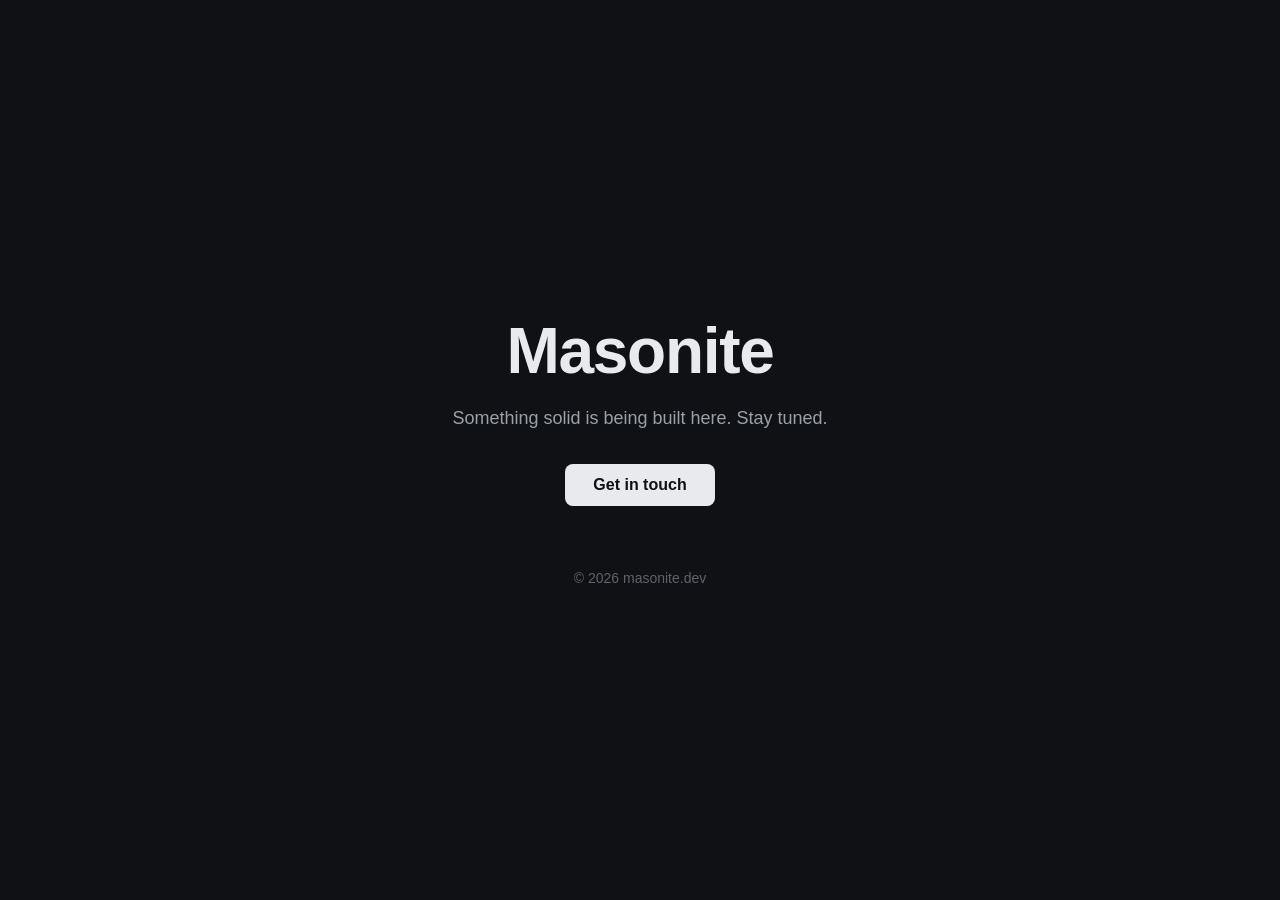
==== index.html @ 13eb07e0 "Initial scaffold: static site for masonite.dev on GitHub Pages" ====
<!DOCTYPE html>
<html lang="en">
<head>
  <meta charset="UTF-8" />
  <meta name="viewport" content="width=device-width, initial-scale=1.0" />
  <meta name="description" content="Masonite — coming soon." />
  <title>Masonite</title>
  <style>
    * {
      margin: 0;
      padding: 0;
      box-sizing: border-box;
    }

    body {
      font-family: -apple-system, BlinkMacSystemFont, "Segoe UI", Roboto, Helvetica, Arial, sans-serif;
      background: #0f1115;
      color: #e8eaed;
      min-height: 100vh;
      display: flex;
      align-items: center;
      justify-content: center;
      padding: 2rem;
    }

    main {
      text-align: center;
      max-width: 36rem;
    }

    h1 {
      font-size: clamp(2.5rem, 8vw, 4rem);
      font-weight: 700;
      letter-spacing: -0.02em;
      margin-bottom: 1rem;
    }

    p {
      font-size: 1.125rem;
      color: #9aa0a6;
      line-height: 1.6;
      margin-bottom: 2rem;
    }

    a.button {
      display: inline-block;
      padding: 0.75rem 1.75rem;
      border-radius: 0.5rem;
      background: #e8eaed;
      color: #0f1115;
      text-decoration: none;
      font-weight: 600;
      transition: opacity 0.15s ease;
    }

    a.button:hover {
      opacity: 0.85;
    }

    footer {
      margin-top: 4rem;
      font-size: 0.875rem;
      color: #5f6368;
    }
  </style>
</head>
<body>
  <main>
    <h1>Masonite</h1>
    <p>Something solid is being built here. Stay tuned.</p>
    <a class="button" href="mailto:hello@masonite.dev">Get in touch</a>
    <footer>&copy; 2026 masonite.dev</footer>
  </main>
</body>
</html>
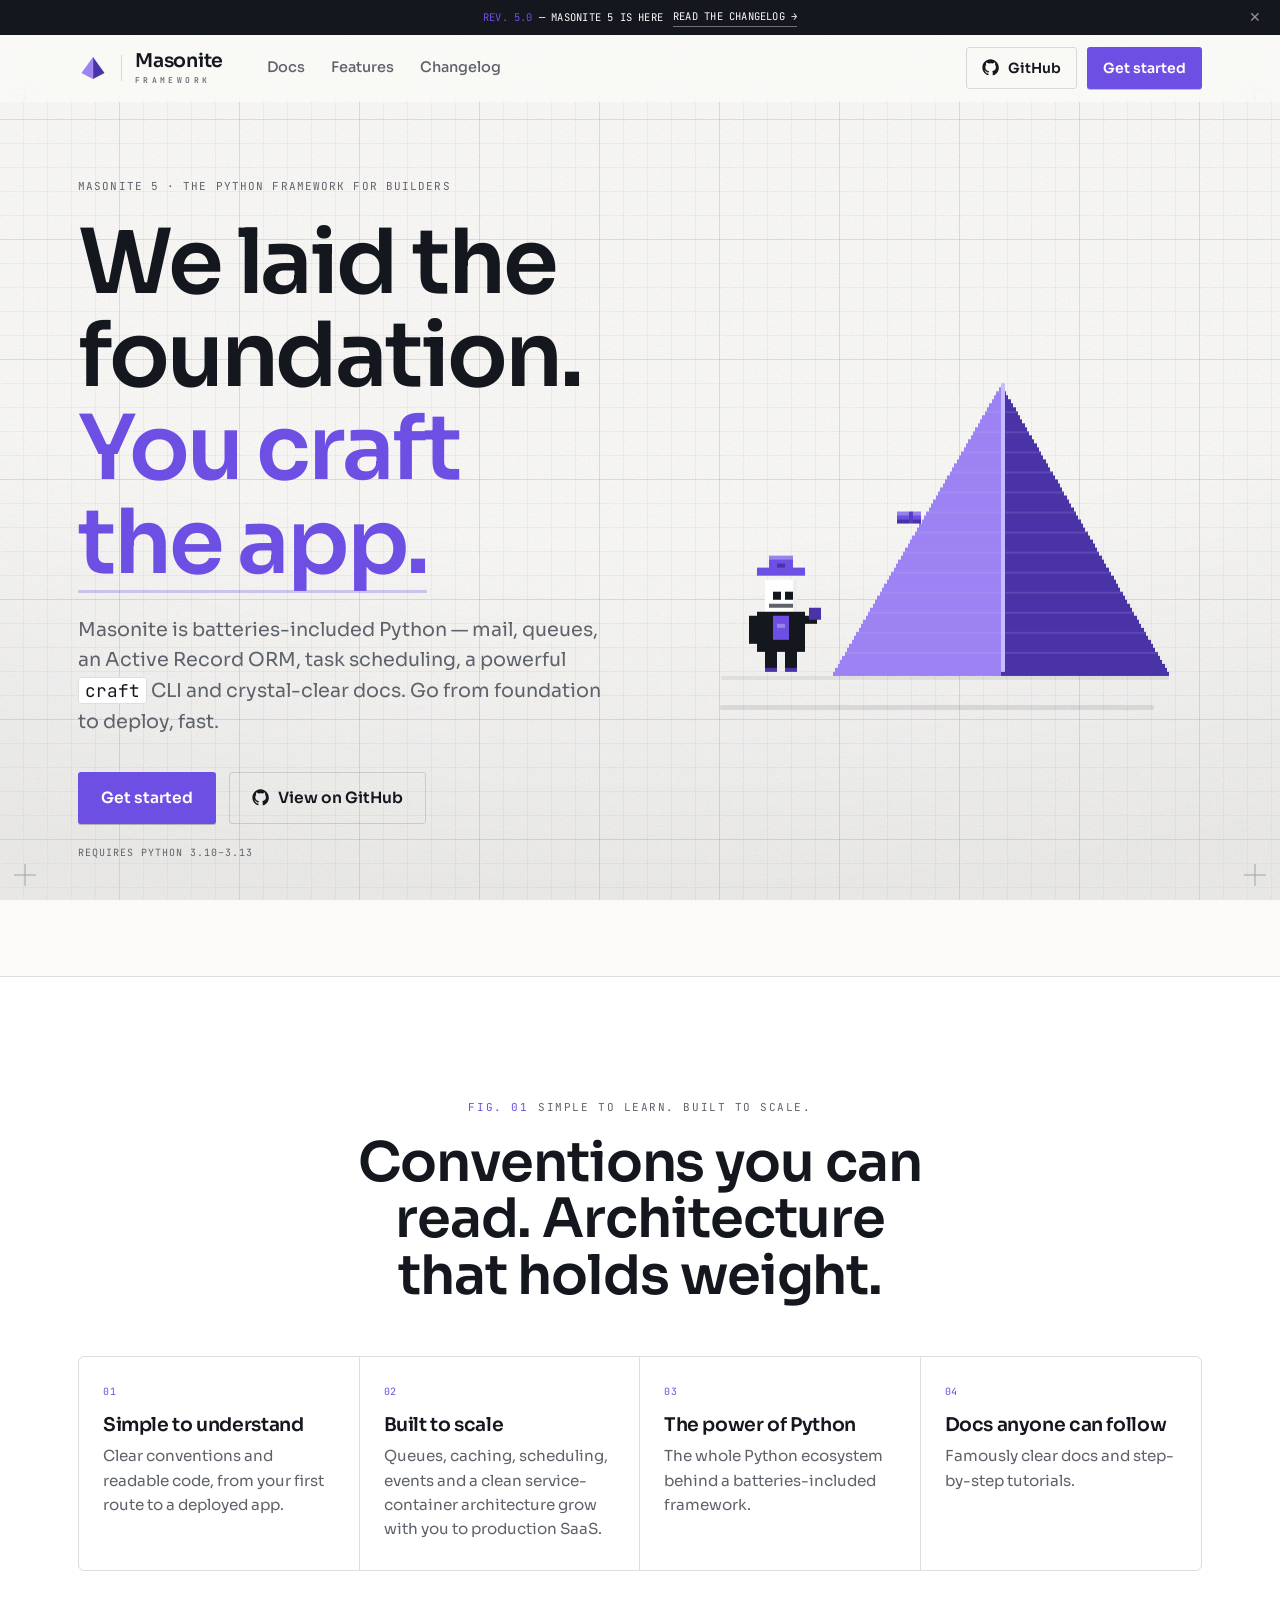
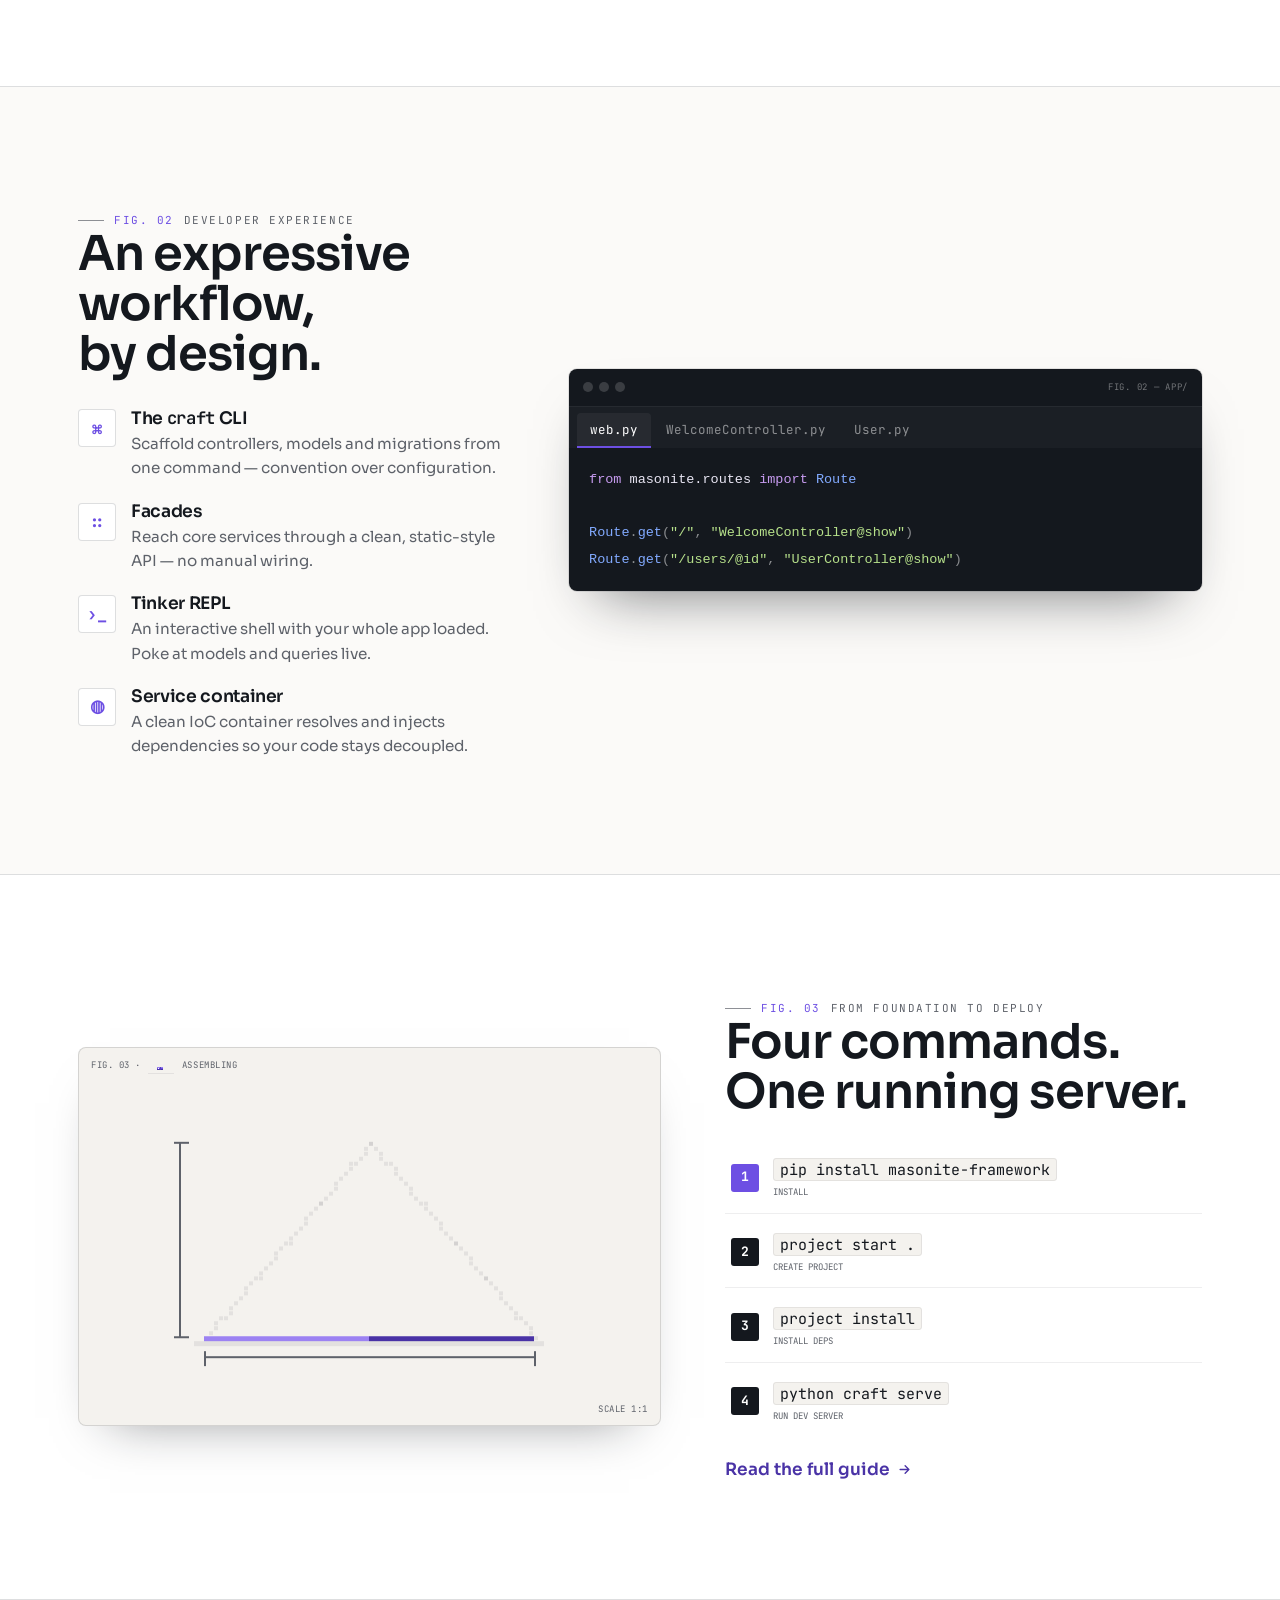
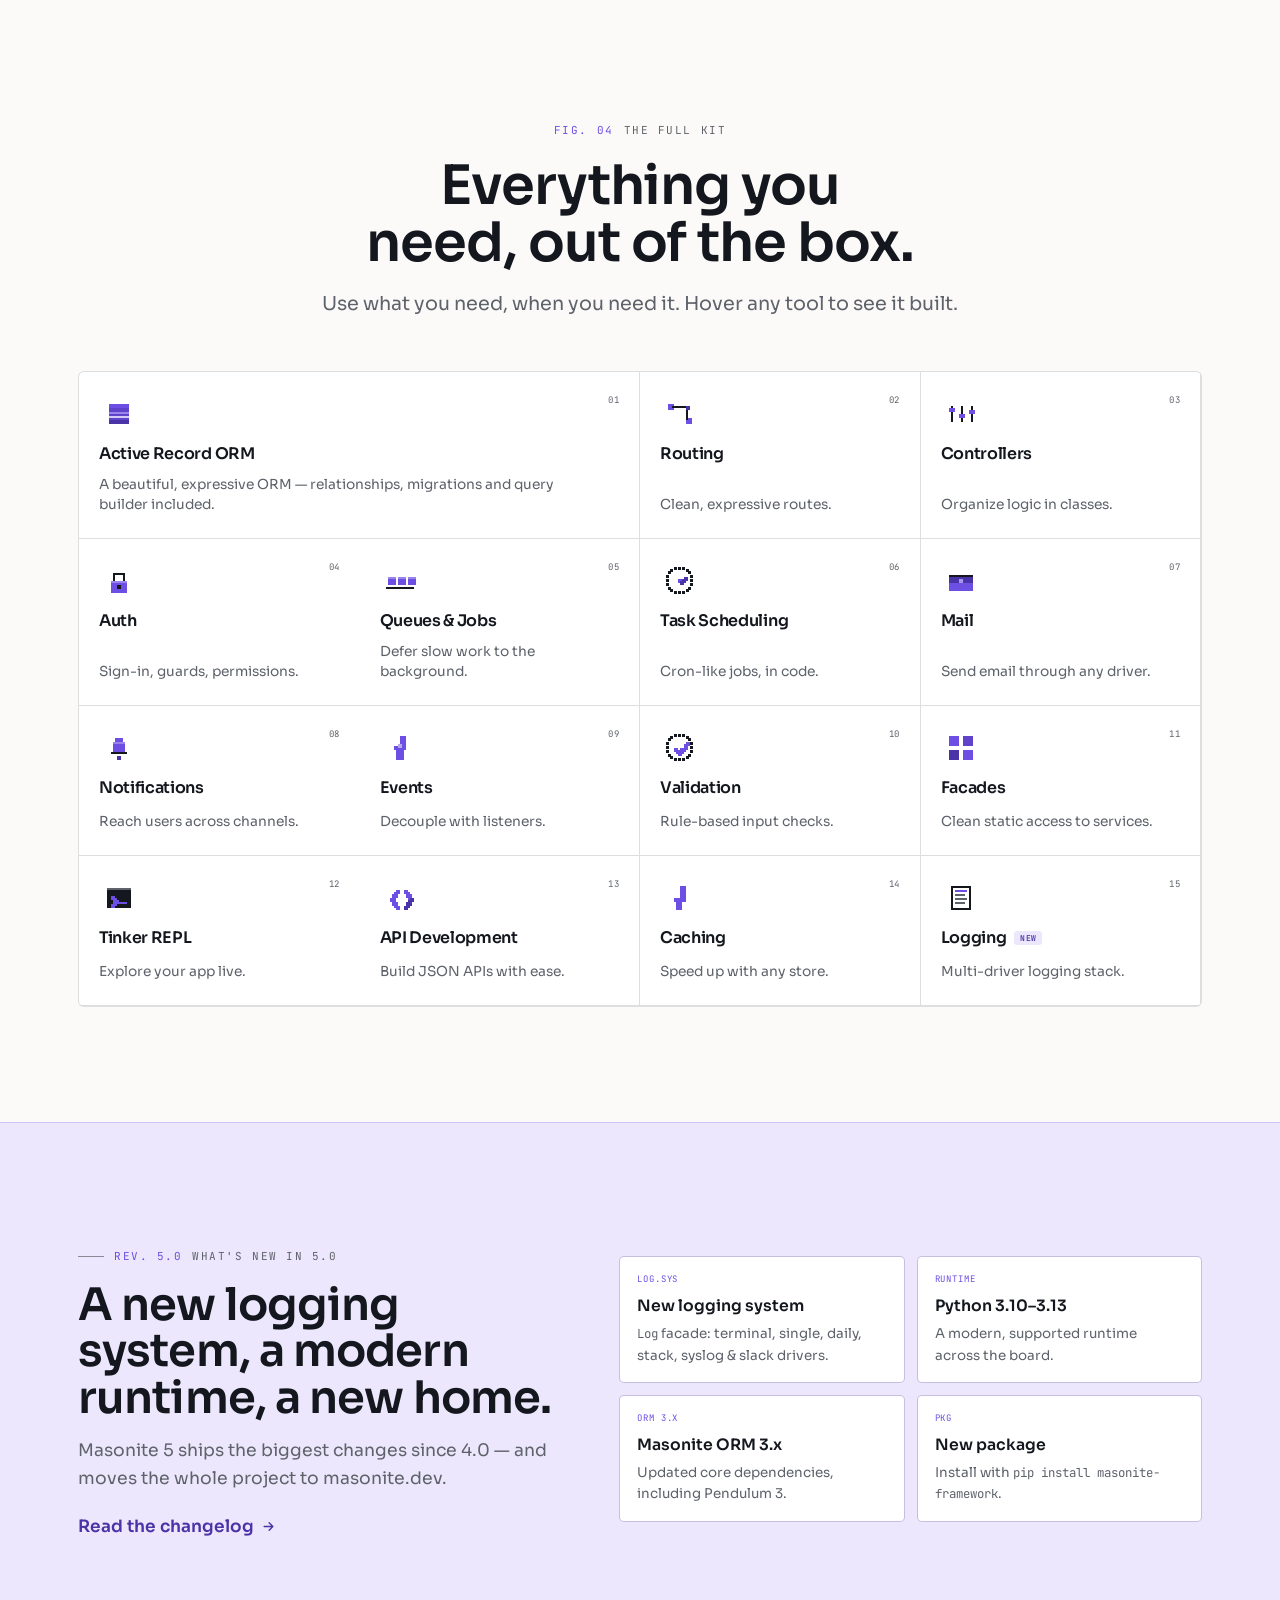
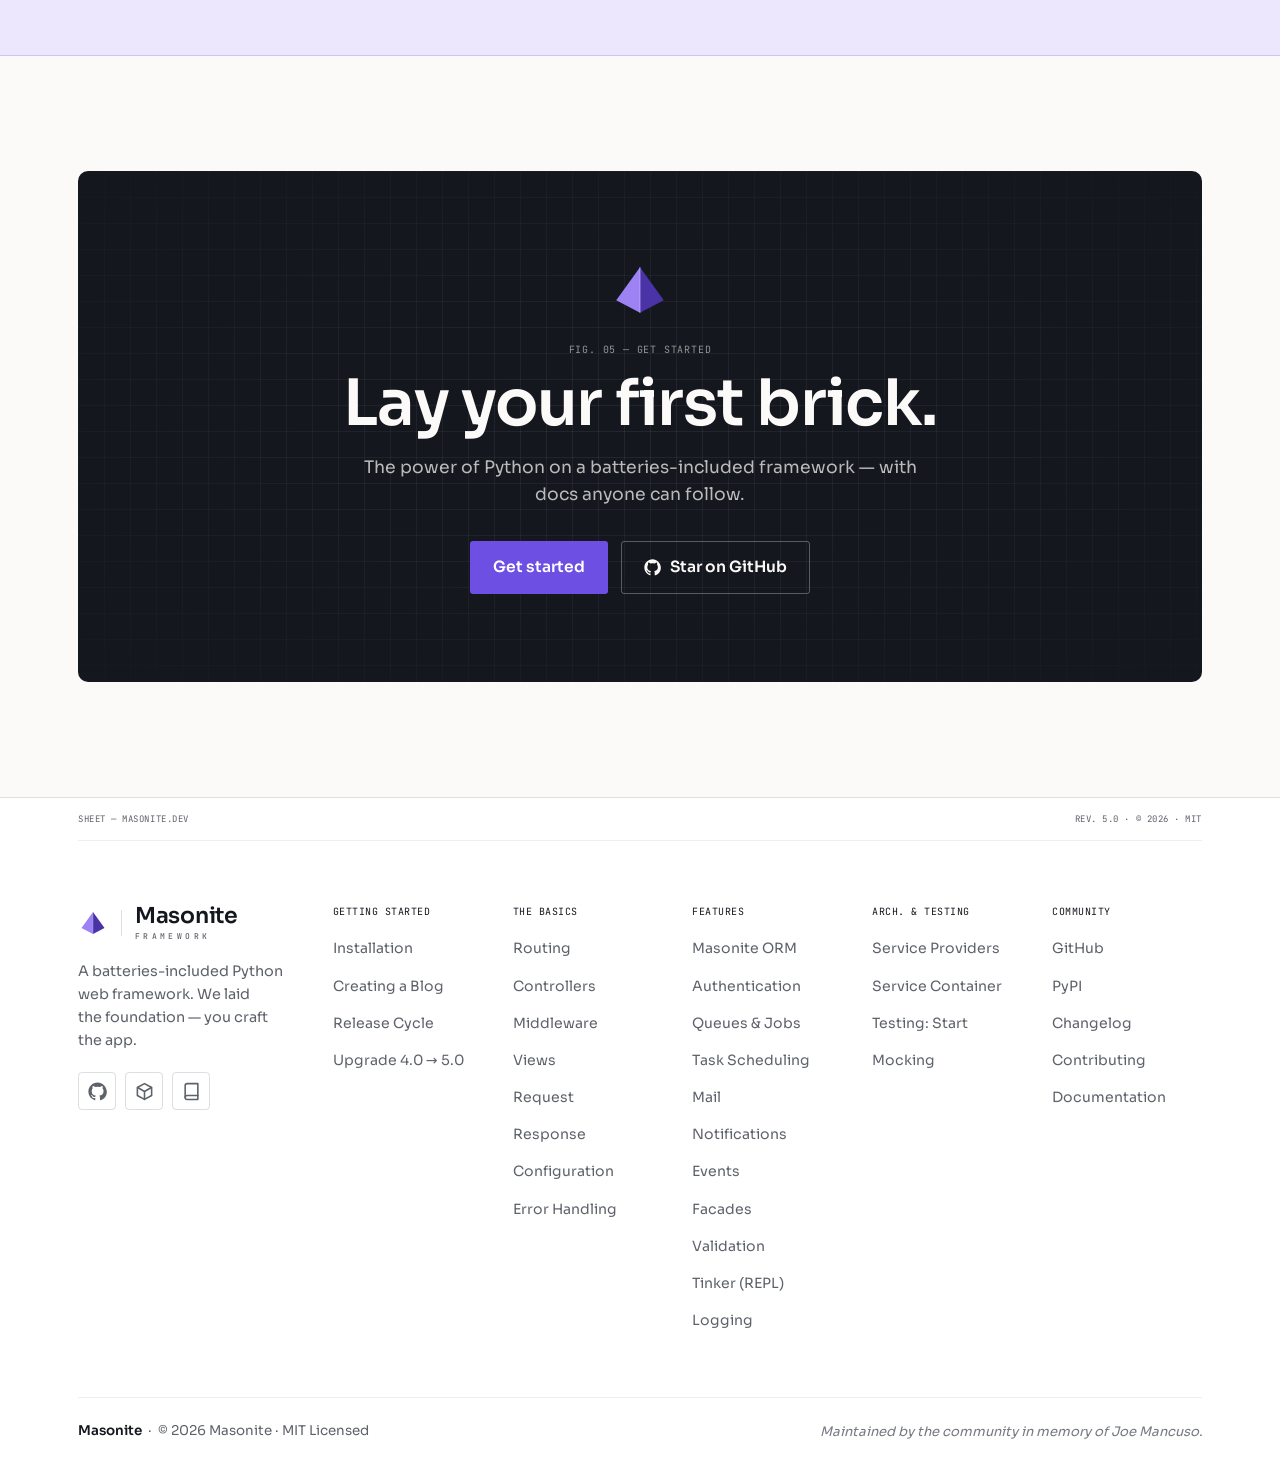
==== commit 2dbcbcc6: "Implement Blueprint Workshop design for landing and changelog - Landing: animated hero (mason buildi" ====
--- a/index.html
+++ b/index.html
@@ -1,75 +1,356 @@
 <!DOCTYPE html>
-<html lang="en">
+<html lang="en" data-palette="brand" data-font="sora">
 <head>
-  <meta charset="UTF-8" />
-  <meta name="viewport" content="width=device-width, initial-scale=1.0" />
-  <meta name="description" content="Masonite — coming soon." />
-  <title>Masonite</title>
-  <style>
-    * {
-      margin: 0;
-      padding: 0;
-      box-sizing: border-box;
-    }
-
-    body {
-      font-family: -apple-system, BlinkMacSystemFont, "Segoe UI", Roboto, Helvetica, Arial, sans-serif;
-      background: #0f1115;
-      color: #e8eaed;
-      min-height: 100vh;
-      display: flex;
-      align-items: center;
-      justify-content: center;
-      padding: 2rem;
-    }
-
-    main {
-      text-align: center;
-      max-width: 36rem;
-    }
-
-    h1 {
-      font-size: clamp(2.5rem, 8vw, 4rem);
-      font-weight: 700;
-      letter-spacing: -0.02em;
-      margin-bottom: 1rem;
-    }
-
-    p {
-      font-size: 1.125rem;
-      color: #9aa0a6;
-      line-height: 1.6;
-      margin-bottom: 2rem;
-    }
-
-    a.button {
-      display: inline-block;
-      padding: 0.75rem 1.75rem;
-      border-radius: 0.5rem;
-      background: #e8eaed;
-      color: #0f1115;
-      text-decoration: none;
-      font-weight: 600;
-      transition: opacity 0.15s ease;
-    }
-
-    a.button:hover {
-      opacity: 0.85;
-    }
-
-    footer {
-      margin-top: 4rem;
-      font-size: 0.875rem;
-      color: #5f6368;
-    }
-  </style>
+<meta charset="UTF-8" />
+<meta name="viewport" content="width=device-width, initial-scale=1.0" />
+<title>Masonite — We laid the foundation. You craft the app.</title>
+<link rel="icon" type="image/svg+xml" href="data:image/svg+xml,%3Csvg xmlns='http://www.w3.org/2000/svg' viewBox='0 0 120 120'%3E%3Cpolygon points='60,16 14,80 60,104' fill='%239C82F2'/%3E%3Cpolygon points='60,16 106,80 60,104' fill='%234A33A6'/%3E%3C/svg%3E" />
+<meta name="description" content="Masonite is batteries-included Python — mail, queues, an Active Record ORM, task scheduling, a powerful craft CLI and crystal-clear docs. From foundation to deploy, fast." />
+<link rel="stylesheet" href="styles.css" />
 </head>
 <body>
-  <main>
-    <h1>Masonite</h1>
-    <p>Something solid is being built here. Stay tuned.</p>
-    <a class="button" href="mailto:hello@masonite.dev">Get in touch</a>
-    <footer>&copy; 2026 masonite.dev</footer>
-  </main>
+<div class="paper-bg" aria-hidden="true"></div>
+<div class="vignette" aria-hidden="true"></div>
+<span class="reg tl" aria-hidden="true"></span><span class="reg tr" aria-hidden="true"></span>
+<span class="reg bl" aria-hidden="true"></span><span class="reg br" aria-hidden="true"></span>
+
+<!-- ANNOUNCEMENT -->
+<div class="announce" role="region" aria-label="Announcement">
+  <div class="announce__inner">
+    <span><span class="rev">REV. 5.0</span> — Masonite 5 is here</span>
+    <a href="changelog.html">Read the changelog <span class="announce__arrow" aria-hidden="true">→</span></a>
+  </div>
+  <button class="announce__close" aria-label="Dismiss">✕</button>
+</div>
+
+<!-- NAV -->
+<header class="nav">
+  <div class="wrap nav__inner">
+    <a class="brand" href="index.html" aria-label="Masonite Framework home">
+      <svg class="brand__pyr" viewBox="0 0 120 120" aria-hidden="true"><polygon points="60,16 14,80 60,104" fill="var(--brand-vl)"/><polygon points="60,16 106,80 60,104" fill="var(--brand-vd)"/><line x1="60" y1="16" x2="60" y2="104" stroke="var(--brand-ridge)" stroke-width="2.5" opacity=".5"/></svg>
+      <span class="brand__vr"></span>
+      <span class="brand__wm"><span class="brand__name">Masonite</span><span class="brand__tag">FRAMEWORK</span></span>
+    </a>
+    <nav class="nav__links" aria-label="Primary">
+      <a href="https://docs.masonite.dev">Docs</a>
+      <a href="#features">Features</a>
+      <a href="changelog.html">Changelog</a>
+    </nav>
+    <div class="nav__spacer"></div>
+    <div class="nav__actions">
+      <a class="btn btn--ghost btn--sm" href="https://github.com/masonitedev/masonite">
+        <svg class="ico" viewBox="0 0 24 24" fill="currentColor" aria-hidden="true"><path d="M12 .5C5.7.5.5 5.7.5 12c0 5.1 3.3 9.4 7.9 10.9.6.1.8-.3.8-.6v-2c-3.2.7-3.9-1.5-3.9-1.5-.5-1.3-1.3-1.7-1.3-1.7-1.1-.7.1-.7.1-.7 1.2.1 1.8 1.2 1.8 1.2 1 1.8 2.7 1.3 3.4 1 .1-.8.4-1.3.7-1.6-2.6-.3-5.3-1.3-5.3-5.7 0-1.3.5-2.3 1.2-3.1-.1-.3-.5-1.5.1-3.1 0 0 1-.3 3.3 1.2a11.4 11.4 0 0 1 6 0C17.3 4.8 18.3 5.1 18.3 5.1c.6 1.6.2 2.8.1 3.1.8.8 1.2 1.8 1.2 3.1 0 4.4-2.7 5.4-5.3 5.7.4.4.8 1.1.8 2.2v3.3c0 .3.2.7.8.6 4.6-1.5 7.9-5.8 7.9-10.9C23.5 5.7 18.3.5 12 .5Z"/></svg>
+        <span class="nav__gh-text">GitHub</span>
+      </a>
+      <a class="btn btn--primary btn--sm" href="https://docs.masonite.dev/">Get started</a>
+    </div>
+    <button class="nav__toggle" aria-label="Open menu" aria-expanded="false">
+      <svg width="20" height="20" viewBox="0 0 24 24" fill="none" stroke="currentColor" stroke-width="2" stroke-linecap="round"><path d="M3 6h18M3 12h18M3 18h18"/></svg>
+    </button>
+  </div>
+  <div class="nav__mobile"><div class="nav__mobile-inner">
+    <a href="https://docs.masonite.dev">Docs</a>
+    <a href="#features">Features</a>
+    <a href="changelog.html">Changelog</a>
+    <a href="https://github.com/masonitedev/masonite">GitHub</a>
+    <a class="btn btn--primary" href="https://docs.masonite.dev/">Get started</a>
+  </div></div>
+</header>
+
+<main>
+<!-- HERO -->
+<section class="hero">
+  <div class="wrap">
+    <div class="hero__grid">
+      <div class="hero__copy">
+        <div class="pixel hero__eyebrow" data-rise>MASONITE 5 · THE PYTHON FRAMEWORK FOR BUILDERS</div>
+        <h1 data-rise>We laid the foundation. <span class="ac">You craft the app.</span></h1>
+        <p class="hero__sub" data-rise>Masonite is batteries-included Python — mail, queues, an Active Record ORM, task scheduling, a powerful <code>craft</code> CLI and crystal-clear docs. Go from foundation to deploy, fast.</p>
+        <div class="hero__cta" data-rise>
+          <a class="btn btn--primary" href="https://docs.masonite.dev/">Get started</a>
+          <a class="btn btn--ghost" href="https://github.com/masonitedev/masonite">
+            <svg class="ico" viewBox="0 0 24 24" fill="currentColor" aria-hidden="true"><path d="M12 .5C5.7.5.5 5.7.5 12c0 5.1 3.3 9.4 7.9 10.9.6.1.8-.3.8-.6v-2c-3.2.7-3.9-1.5-3.9-1.5-.5-1.3-1.3-1.7-1.3-1.7-1.1-.7.1-.7.1-.7 1.2.1 1.8 1.2 1.8 1.2 1 1.8 2.7 1.3 3.4 1 .1-.8.4-1.3.7-1.6-2.6-.3-5.3-1.3-5.3-5.7 0-1.3.5-2.3 1.2-3.1-.1-.3-.5-1.5.1-3.1 0 0 1-.3 3.3 1.2a11.4 11.4 0 0 1 6 0C17.3 4.8 18.3 5.1 18.3 5.1c.6 1.6.2 2.8.1 3.1.8.8 1.2 1.8 1.2 3.1 0 4.4-2.7 5.4-5.3 5.7.4.4.8 1.1.8 2.2v3.3c0 .3.2.7.8.6 4.6-1.5 7.9-5.8 7.9-10.9C23.5 5.7 18.3.5 12 .5Z"/></svg>
+            View on GitHub
+          </a>
+        </div>
+        <div class="pixel hero__caption" data-rise>REQUIRES PYTHON 3.10–3.13</div>
+      </div>
+
+      <div class="hero__art" data-rise>
+        <canvas data-sprite="heroscene" aria-label="A mason building the Great Pyramid — the Masonite mark"></canvas>
+      </div>
+    </div>
+  </div>
+</section>
+
+<!-- PILLARS -->
+<section class="section section--surface">
+  <div class="wrap">
+    <div class="section-head center" data-rise>
+      <span class="fig"><b>FIG. 01</b> Simple to learn. Built to scale.</span>
+      <h2>Conventions you can read. Architecture that holds weight.</h2>
+    </div>
+    <div class="pillars">
+      <div class="pillar" data-rise><div class="pixel pillar__n">01</div><h3>Simple to understand</h3><p>Clear conventions and readable code, from your first route to a deployed app.</p></div>
+      <div class="pillar" data-rise><div class="pixel pillar__n">02</div><h3>Built to scale</h3><p>Queues, caching, scheduling, events and a clean service-container architecture grow with you to production SaaS.</p></div>
+      <div class="pillar" data-rise><div class="pixel pillar__n">03</div><h3>The power of Python</h3><p>The whole Python ecosystem behind a batteries-included framework.</p></div>
+      <div class="pillar" data-rise><div class="pixel pillar__n">04</div><h3>Docs anyone can follow</h3><p>Famously clear docs and step-by-step tutorials.</p></div>
+    </div>
+  </div>
+</section>
+
+<!-- DX SHOWCASE -->
+<section class="section">
+  <div class="wrap">
+    <div class="dx">
+      <div data-rise>
+        <span class="fig"><b>FIG. 02</b> Developer experience</span>
+        <h2 class="section-head" style="margin-bottom:0; font-size: clamp(2rem,4vw,3rem);">An expressive workflow, by design.</h2>
+        <div class="dx__points">
+          <div class="dx__point"><span class="dx__k">⌘</span><div><h4>The <code style="font-family:var(--font-mono)">craft</code> CLI</h4><p>Scaffold controllers, models and migrations from one command — convention over configuration.</p></div></div>
+          <div class="dx__point"><span class="dx__k">∷</span><div><h4>Facades</h4><p>Reach core services through a clean, static-style API — no manual wiring.</p></div></div>
+          <div class="dx__point"><span class="dx__k">›_</span><div><h4>Tinker REPL</h4><p>An interactive shell with your whole app loaded. Poke at models and queries live.</p></div></div>
+          <div class="dx__point"><span class="dx__k">◍</span><div><h4>Service container</h4><p>A clean IoC container resolves and injects dependencies so your code stays decoupled.</p></div></div>
+        </div>
+      </div>
+      <div class="codepanel" data-rise>
+        <div class="codepanel__chrome">
+          <div class="codepanel__dots"><i></i><i></i><i></i></div>
+          <span class="codepanel__fig">FIG. 02 — app/</span>
+        </div>
+        <div class="codetabs" role="tablist">
+          <button class="codetab active" role="tab" aria-selected="true">web.py</button>
+          <button class="codetab" role="tab" aria-selected="false">WelcomeController.py</button>
+          <button class="codetab" role="tab" aria-selected="false">User.py</button>
+        </div>
+        <div class="codebody">
+          <div class="codepane active" role="tabpanel">
+<pre data-copy='from masonite.routes import Route
+
+Route.get("/", "WelcomeController@show")
+Route.get("/users/@id", "UserController@show")'><code><span class="tok-kw">from</span> masonite.routes <span class="tok-kw">import</span> <span class="tok-fn">Route</span>
+
+<span class="tok-fn">Route</span><span class="tok-punc">.</span><span class="tok-fn">get</span><span class="tok-punc">(</span><span class="tok-str">"/"</span><span class="tok-punc">,</span> <span class="tok-str">"WelcomeController@show"</span><span class="tok-punc">)</span>
+<span class="tok-fn">Route</span><span class="tok-punc">.</span><span class="tok-fn">get</span><span class="tok-punc">(</span><span class="tok-str">"/users/@id"</span><span class="tok-punc">,</span> <span class="tok-str">"UserController@show"</span><span class="tok-punc">)</span></code></pre>
+          </div>
+          <div class="codepane" role="tabpanel">
+<pre data-copy='from masonite.views import View
+from masonite.controllers import Controller
+
+class WelcomeController(Controller):
+    def show(self, view: View):
+        return view.render("welcome")'><code><span class="tok-kw">from</span> masonite.views <span class="tok-kw">import</span> <span class="tok-fn">View</span>
+<span class="tok-kw">from</span> masonite.controllers <span class="tok-kw">import</span> <span class="tok-fn">Controller</span>
+
+<span class="tok-kw">class</span> <span class="tok-fn">WelcomeController</span><span class="tok-punc">(</span><span class="tok-fn">Controller</span><span class="tok-punc">):</span>
+    <span class="tok-kw">def</span> <span class="tok-fn">show</span><span class="tok-punc">(</span>self<span class="tok-punc">,</span> view<span class="tok-punc">:</span> <span class="tok-fn">View</span><span class="tok-punc">):</span>
+        <span class="tok-kw">return</span> view<span class="tok-punc">.</span><span class="tok-fn">render</span><span class="tok-punc">(</span><span class="tok-str">"welcome"</span><span class="tok-punc">)</span></code></pre>
+          </div>
+          <div class="codepane" role="tabpanel">
+<pre data-copy='from masoniteorm.models import Model
+
+class User(Model):
+    __fillable__ = ["name", "email"]
+
+# Active Record, expressive queries
+users = User.where("active", 1).order_by("name").get()'><code><span class="tok-kw">from</span> masoniteorm.models <span class="tok-kw">import</span> <span class="tok-fn">Model</span>
+
+<span class="tok-kw">class</span> <span class="tok-fn">User</span><span class="tok-punc">(</span><span class="tok-fn">Model</span><span class="tok-punc">):</span>
+    __fillable__ <span class="tok-punc">=</span> <span class="tok-punc">[</span><span class="tok-str">"name"</span><span class="tok-punc">,</span> <span class="tok-str">"email"</span><span class="tok-punc">]</span>
+
+<span class="tok-comment"># Active Record, expressive queries</span>
+users <span class="tok-punc">=</span> <span class="tok-fn">User</span><span class="tok-punc">.</span><span class="tok-fn">where</span><span class="tok-punc">(</span><span class="tok-str">"active"</span><span class="tok-punc">,</span> <span class="tok-num">1</span><span class="tok-punc">)</span><span class="tok-punc">.</span><span class="tok-fn">order_by</span><span class="tok-punc">(</span><span class="tok-str">"name"</span><span class="tok-punc">)</span><span class="tok-punc">.</span><span class="tok-fn">get</span><span class="tok-punc">()</span></code></pre>
+          </div>
+        </div>
+      </div>
+    </div>
+  </div>
+</section>
+
+<!-- SCROLL BUILD -->
+<section class="section section--surface build" data-build-section>
+  <div class="wrap">
+    <div class="build__grid">
+      <div class="build__stage" data-rise>
+        <span class="build__corner tl pixel">FIG. 03 · <canvas data-sprite="loader" style="width:30px;height:16px;display:inline-block;vertical-align:middle"></canvas> ASSEMBLING</span>
+        <span class="build__corner br pixel">SCALE 1:1</span>
+        <canvas data-sprite="scrollbuild" aria-label="A structure assembling as you scroll"></canvas>
+      </div>
+      <div>
+        <span class="fig"><b>FIG. 03</b> From foundation to deploy</span>
+        <h2 class="section-head" style="margin-bottom:0; font-size: clamp(2rem,4vw,3rem);">Four commands. One running server.</h2>
+        <div class="buildsteps">
+          <div class="buildstep done" data-rise><span class="buildstep__n">1</span><div><code>pip install masonite-framework</code><span class="label">INSTALL</span></div></div>
+          <div class="buildstep" data-rise><span class="buildstep__n">2</span><div><code>project start .</code><span class="label">CREATE PROJECT</span></div></div>
+          <div class="buildstep" data-rise><span class="buildstep__n">3</span><div><code>project install</code><span class="label">INSTALL DEPS</span></div></div>
+          <div class="buildstep" data-rise><span class="buildstep__n">4</span><div><code>python craft serve</code><span class="label">RUN DEV SERVER</span></div></div>
+        </div>
+        <a class="read-more" data-rise href="https://docs.masonite.dev/">Read the full guide <svg viewBox="0 0 24 24" fill="none" stroke="currentColor" stroke-width="2.2" stroke-linecap="round" stroke-linejoin="round"><path d="M5 12h14M13 6l6 6-6 6"/></svg></a>
+      </div>
+    </div>
+  </div>
+</section>
+
+<!-- FEATURES -->
+<section class="section" id="features">
+  <div class="wrap">
+    <div class="section-head center" data-rise>
+      <span class="fig"><b>FIG. 04</b> The full kit</span>
+      <h2>Everything you need, out of the box.</h2>
+      <p class="lead">Use what you need, when you need it. Hover any tool to see it built.</p>
+    </div>
+    <div class="features">
+      <a class="feature feature--wide" data-rise href="https://github.com/masonitedev/orm">
+        <div class="feature__top"><canvas class="feature__ico" data-sprite="orm"></canvas><span class="feature__idx pixel">01</span></div>
+        <h3>Active Record ORM</h3><p>A beautiful, expressive ORM — relationships, migrations and query builder included.</p><span class="arrow">→</span>
+      </a>
+      <a class="feature" data-rise href="https://docs.masonite.dev/features/routing/"><div class="feature__top"><canvas class="feature__ico" data-sprite="routing"></canvas><span class="feature__idx pixel">02</span></div><h3>Routing</h3><p>Clean, expressive routes.</p><span class="arrow">→</span></a>
+      <a class="feature" data-rise href="https://docs.masonite.dev/features/controllers/"><div class="feature__top"><canvas class="feature__ico" data-sprite="controllers"></canvas><span class="feature__idx pixel">03</span></div><h3>Controllers</h3><p>Organize logic in classes.</p><span class="arrow">→</span></a>
+      <a class="feature" data-rise href="https://docs.masonite.dev/features/authentication/"><div class="feature__top"><canvas class="feature__ico" data-sprite="auth"></canvas><span class="feature__idx pixel">04</span></div><h3>Auth</h3><p>Sign-in, guards, permissions.</p><span class="arrow">→</span></a>
+      <a class="feature" data-rise href="https://docs.masonite.dev/features/queues/"><div class="feature__top"><canvas class="feature__ico" data-sprite="queues"></canvas><span class="feature__idx pixel">05</span></div><h3>Queues &amp; Jobs</h3><p>Defer slow work to the background.</p><span class="arrow">→</span></a>
+      <a class="feature" data-rise href="https://docs.masonite.dev/features/scheduling/"><div class="feature__top"><canvas class="feature__ico" data-sprite="scheduling"></canvas><span class="feature__idx pixel">06</span></div><h3>Task Scheduling</h3><p>Cron-like jobs, in code.</p><span class="arrow">→</span></a>
+      <a class="feature" data-rise href="https://docs.masonite.dev/features/mail/"><div class="feature__top"><canvas class="feature__ico" data-sprite="mail"></canvas><span class="feature__idx pixel">07</span></div><h3>Mail</h3><p>Send email through any driver.</p><span class="arrow">→</span></a>
+      <a class="feature" data-rise href="https://docs.masonite.dev/features/notifications/"><div class="feature__top"><canvas class="feature__ico" data-sprite="notifications"></canvas><span class="feature__idx pixel">08</span></div><h3>Notifications</h3><p>Reach users across channels.</p><span class="arrow">→</span></a>
+      <a class="feature" data-rise href="https://docs.masonite.dev/features/events/"><div class="feature__top"><canvas class="feature__ico" data-sprite="events"></canvas><span class="feature__idx pixel">09</span></div><h3>Events</h3><p>Decouple with listeners.</p><span class="arrow">→</span></a>
+      <a class="feature" data-rise href="https://docs.masonite.dev/features/validation/"><div class="feature__top"><canvas class="feature__ico" data-sprite="validation"></canvas><span class="feature__idx pixel">10</span></div><h3>Validation</h3><p>Rule-based input checks.</p><span class="arrow">→</span></a>
+      <a class="feature" data-rise href="https://docs.masonite.dev/features/facades/"><div class="feature__top"><canvas class="feature__ico" data-sprite="facades"></canvas><span class="feature__idx pixel">11</span></div><h3>Facades</h3><p>Clean static access to services.</p><span class="arrow">→</span></a>
+      <a class="feature" data-rise href="https://docs.masonite.dev/features/tinker/"><div class="feature__top"><canvas class="feature__ico" data-sprite="tinker"></canvas><span class="feature__idx pixel">12</span></div><h3>Tinker REPL</h3><p>Explore your app live.</p><span class="arrow">→</span></a>
+      <a class="feature" data-rise href="https://docs.masonite.dev/features/api/"><div class="feature__top"><canvas class="feature__ico" data-sprite="api"></canvas><span class="feature__idx pixel">13</span></div><h3>API Development</h3><p>Build JSON APIs with ease.</p><span class="arrow">→</span></a>
+      <a class="feature" data-rise href="https://docs.masonite.dev/features/cache/"><div class="feature__top"><canvas class="feature__ico" data-sprite="caching"></canvas><span class="feature__idx pixel">14</span></div><h3>Caching</h3><p>Speed up with any store.</p><span class="arrow">→</span></a>
+      <a class="feature" data-rise href="https://docs.masonite.dev/features/logging/"><div class="feature__top"><canvas class="feature__ico" data-sprite="logging"></canvas><span class="feature__idx pixel">15</span></div><h3>Logging <span class="tag-new">NEW</span></h3><p>Multi-driver logging stack.</p><span class="arrow">→</span></a>
+    </div>
+  </div>
+</section>
+
+<!-- M5 BAND -->
+<section class="section band">
+  <div class="wrap">
+    <div class="band__grid">
+      <div data-rise>
+        <span class="fig"><b>REV. 5.0</b> What's new in 5.0</span>
+        <h2 style="margin-top:16px;">A new logging system, a modern runtime, a new home.</h2>
+        <p class="lead">Masonite 5 ships the biggest changes since 4.0 — and moves the whole project to masonite.dev.</p>
+        <a class="read-more" data-rise href="changelog.html">Read the changelog <svg viewBox="0 0 24 24" fill="none" stroke="currentColor" stroke-width="2.2" stroke-linecap="round" stroke-linejoin="round"><path d="M5 12h14M13 6l6 6-6 6"/></svg></a>
+      </div>
+      <div class="band__chips">
+        <div class="m5chip" data-rise><div class="pixel m5chip__k">LOG.SYS</div><b>New logging system</b><span><code>Log</code> facade: terminal, single, daily, stack, syslog &amp; slack drivers.</span></div>
+        <div class="m5chip" data-rise><div class="pixel m5chip__k">RUNTIME</div><b>Python 3.10–3.13</b><span>A modern, supported runtime across the board.</span></div>
+        <div class="m5chip" data-rise><div class="pixel m5chip__k">ORM 3.X</div><b>Masonite ORM 3.x</b><span>Updated core dependencies, including Pendulum 3.</span></div>
+        <div class="m5chip" data-rise><div class="pixel m5chip__k">PKG</div><b>New package</b><span>Install with <code>pip install masonite-framework</code>.</span></div>
+      </div>
+    </div>
+  </div>
+</section>
+
+<!-- (Testimonials removed — no real quotes yet.) -->
+
+<!-- CTA -->
+<section class="section">
+  <div class="wrap">
+    <div class="cta__card" data-rise>
+      <svg class="cta__pyr" viewBox="0 0 120 120" aria-hidden="true"><polygon points="60,16 14,80 60,104" fill="var(--brand-vl)"/><polygon points="60,16 106,80 60,104" fill="var(--brand-vd)"/><line x1="60" y1="16" x2="60" y2="104" stroke="var(--brand-ridge)" stroke-width="2.5" opacity=".5"/></svg>
+      <div class="pixel cta__fig">FIG. 05 — GET STARTED</div>
+      <h2>Lay your first brick.</h2>
+      <p>The power of Python on a batteries-included framework — with docs anyone can follow.</p>
+      <div class="cta__btns">
+        <a class="btn btn--primary" href="https://docs.masonite.dev/">Get started</a>
+        <a class="btn btn--ghost" href="https://github.com/masonitedev/masonite">
+          <svg class="ico" viewBox="0 0 24 24" fill="currentColor" aria-hidden="true"><path d="M12 .5C5.7.5.5 5.7.5 12c0 5.1 3.3 9.4 7.9 10.9.6.1.8-.3.8-.6v-2c-3.2.7-3.9-1.5-3.9-1.5-.5-1.3-1.3-1.7-1.3-1.7-1.1-.7.1-.7.1-.7 1.2.1 1.8 1.2 1.8 1.2 1 1.8 2.7 1.3 3.4 1 .1-.8.4-1.3.7-1.6-2.6-.3-5.3-1.3-5.3-5.7 0-1.3.5-2.3 1.2-3.1-.1-.3-.5-1.5.1-3.1 0 0 1-.3 3.3 1.2a11.4 11.4 0 0 1 6 0C17.3 4.8 18.3 5.1 18.3 5.1c.6 1.6.2 2.8.1 3.1.8.8 1.2 1.8 1.2 3.1 0 4.4-2.7 5.4-5.3 5.7.4.4.8 1.1.8 2.2v3.3c0 .3.2.7.8.6 4.6-1.5 7.9-5.8 7.9-10.9C23.5 5.7 18.3.5 12 .5Z"/></svg>
+          Star on GitHub
+        </a>
+      </div>
+    </div>
+  </div>
+</section>
+</main>
+
+<!-- FOOTER -->
+<footer class="footer">
+  <div class="wrap">
+    <div class="footer__legend">
+      <span>SHEET — MASONITE.DEV</span>
+      <span>REV. 5.0 · © 2026 · MIT</span>
+    </div>
+    <div class="footer__top">
+      <div class="footer__brand">
+        <a class="brand" href="index.html" aria-label="Masonite Framework home">
+      <svg class="brand__pyr" viewBox="0 0 120 120" aria-hidden="true"><polygon points="60,16 14,80 60,104" fill="var(--brand-vl)"/><polygon points="60,16 106,80 60,104" fill="var(--brand-vd)"/><line x1="60" y1="16" x2="60" y2="104" stroke="var(--brand-ridge)" stroke-width="2.5" opacity=".5"/></svg>
+      <span class="brand__vr"></span>
+      <span class="brand__wm"><span class="brand__name">Masonite</span><span class="brand__tag">FRAMEWORK</span></span>
+    </a>
+        <p>A batteries-included Python web framework. We laid the foundation — you craft the app.</p>
+        <div class="footer__social">
+          <a href="https://github.com/masonitedev/masonite" aria-label="GitHub"><svg width="19" height="19" viewBox="0 0 24 24" fill="currentColor" aria-hidden="true"><path d="M12 .5C5.7.5.5 5.7.5 12c0 5.1 3.3 9.4 7.9 10.9.6.1.8-.3.8-.6v-2c-3.2.7-3.9-1.5-3.9-1.5-.5-1.3-1.3-1.7-1.3-1.7-1.1-.7.1-.7.1-.7 1.2.1 1.8 1.2 1.8 1.2 1 1.8 2.7 1.3 3.4 1 .1-.8.4-1.3.7-1.6-2.6-.3-5.3-1.3-5.3-5.7 0-1.3.5-2.3 1.2-3.1-.1-.3-.5-1.5.1-3.1 0 0 1-.3 3.3 1.2a11.4 11.4 0 0 1 6 0C17.3 4.8 18.3 5.1 18.3 5.1c.6 1.6.2 2.8.1 3.1.8.8 1.2 1.8 1.2 3.1 0 4.4-2.7 5.4-5.3 5.7.4.4.8 1.1.8 2.2v3.3c0 .3.2.7.8.6 4.6-1.5 7.9-5.8 7.9-10.9C23.5 5.7 18.3.5 12 .5Z"/></svg></a>
+          <a href="https://pypi.org/project/masonite-framework/" aria-label="PyPI"><svg width="19" height="19" viewBox="0 0 24 24" fill="none" stroke="currentColor" stroke-width="2" stroke-linecap="round" stroke-linejoin="round"><path d="m12 2 9 5v10l-9 5-9-5V7l9-5Z"/><path d="m3.3 7 8.7 5 8.7-5M12 22V12"/></svg></a>
+          <a href="https://docs.masonite.dev/" aria-label="Documentation"><svg width="19" height="19" viewBox="0 0 24 24" fill="none" stroke="currentColor" stroke-width="2" stroke-linecap="round" stroke-linejoin="round"><path d="M4 19.5A2.5 2.5 0 0 1 6.5 17H20"/><path d="M6.5 2H20v20H6.5A2.5 2.5 0 0 1 4 19.5v-15A2.5 2.5 0 0 1 6.5 2Z"/></svg></a>
+        </div>
+      </div>
+      <div class="fcol">
+        <button class="fcol__head" aria-expanded="true">Getting Started <span class="fcol__chev" aria-hidden="true"><svg width="13" height="13" viewBox="0 0 24 24" fill="none" stroke="currentColor" stroke-width="2.5" stroke-linecap="round" stroke-linejoin="round"><path d="m6 9 6 6 6-6"/></svg></span></button>
+        <ul class="fcol__links">
+          <li><a href="https://docs.masonite.dev/">Installation</a></li>
+          <li><a href="https://docs.masonite.dev/prologue/create-a-blog/">Creating a Blog</a></li>
+          <li><a href="https://docs.masonite.dev/prologue/release-cycle/">Release Cycle</a></li>
+          <li><a href="https://docs.masonite.dev/upgrade-guide/masonite-4.0-to-5.0/">Upgrade 4.0 → 5.0</a></li>
+        </ul>
+      </div>
+      <div class="fcol">
+        <button class="fcol__head" aria-expanded="false">The Basics <span class="fcol__chev" aria-hidden="true"><svg width="13" height="13" viewBox="0 0 24 24" fill="none" stroke="currentColor" stroke-width="2.5" stroke-linecap="round" stroke-linejoin="round"><path d="m6 9 6 6 6-6"/></svg></span></button>
+        <ul class="fcol__links">
+          <li><a href="https://docs.masonite.dev/features/routing/">Routing</a></li>
+          <li><a href="https://docs.masonite.dev/features/controllers/">Controllers</a></li>
+          <li><a href="https://docs.masonite.dev/features/middleware/">Middleware</a></li>
+          <li><a href="https://docs.masonite.dev/features/views/">Views</a></li>
+          <li><a href="https://docs.masonite.dev/features/request/">Request</a></li>
+          <li><a href="https://docs.masonite.dev/features/response/">Response</a></li>
+          <li><a href="https://docs.masonite.dev/features/configuration/">Configuration</a></li>
+          <li><a href="https://docs.masonite.dev/features/error-handling/">Error Handling</a></li>
+        </ul>
+      </div>
+      <div class="fcol">
+        <button class="fcol__head" aria-expanded="false">Features <span class="fcol__chev" aria-hidden="true"><svg width="13" height="13" viewBox="0 0 24 24" fill="none" stroke="currentColor" stroke-width="2.5" stroke-linecap="round" stroke-linejoin="round"><path d="m6 9 6 6 6-6"/></svg></span></button>
+        <ul class="fcol__links">
+          <li><a href="https://github.com/masonitedev/orm">Masonite ORM</a></li>
+          <li><a href="https://docs.masonite.dev/features/authentication/">Authentication</a></li>
+          <li><a href="https://docs.masonite.dev/features/queues/">Queues &amp; Jobs</a></li>
+          <li><a href="https://docs.masonite.dev/features/scheduling/">Task Scheduling</a></li>
+          <li><a href="https://docs.masonite.dev/features/mail/">Mail</a></li>
+          <li><a href="https://docs.masonite.dev/features/notifications/">Notifications</a></li>
+          <li><a href="https://docs.masonite.dev/features/events/">Events</a></li>
+          <li><a href="https://docs.masonite.dev/features/facades/">Facades</a></li>
+          <li><a href="https://docs.masonite.dev/features/validation/">Validation</a></li>
+          <li><a href="https://docs.masonite.dev/features/tinker/">Tinker (REPL)</a></li>
+          <li><a href="https://docs.masonite.dev/features/logging/">Logging</a></li>
+        </ul>
+      </div>
+      <div class="fcol">
+        <button class="fcol__head" aria-expanded="false">Arch. &amp; Testing <span class="fcol__chev" aria-hidden="true"><svg width="13" height="13" viewBox="0 0 24 24" fill="none" stroke="currentColor" stroke-width="2.5" stroke-linecap="round" stroke-linejoin="round"><path d="m6 9 6 6 6-6"/></svg></span></button>
+        <ul class="fcol__links">
+          <li><a href="https://docs.masonite.dev/architecture/service-providers/">Service Providers</a></li>
+          <li><a href="https://docs.masonite.dev/architecture/service-container/">Service Container</a></li>
+          <li><a href="https://docs.masonite.dev/testing/getting-started/">Testing: Start</a></li>
+          <li><a href="https://docs.masonite.dev/testing/mocking/">Mocking</a></li>
+        </ul>
+      </div>
+      <div class="fcol">
+        <button class="fcol__head" aria-expanded="false">Community <span class="fcol__chev" aria-hidden="true"><svg width="13" height="13" viewBox="0 0 24 24" fill="none" stroke="currentColor" stroke-width="2.5" stroke-linecap="round" stroke-linejoin="round"><path d="m6 9 6 6 6-6"/></svg></span></button>
+        <ul class="fcol__links">
+          <li><a href="https://github.com/masonitedev/masonite">GitHub</a></li>
+          <li><a href="https://pypi.org/project/masonite-framework/">PyPI</a></li>
+          <li><a href="changelog.html">Changelog</a></li>
+          <li><a href="https://docs.masonite.dev/prologue/contributing-guide/">Contributing</a></li>
+          <li><a href="https://docs.masonite.dev/">Documentation</a></li>
+        </ul>
+      </div>
+    </div>
+    <div class="footer__bottom">
+      <span class="copy"><b>Masonite</b> &nbsp;·&nbsp; © 2026 Masonite · MIT Licensed</span>
+      <span class="memorial-line">Maintained by the community in memory of Joe Mancuso.</span>
+    </div>
+  </div>
+</footer>
+
+<script src="sprites.js"></script>
+<script src="app.js"></script>
 </body>
 </html>
--- a/styles.css
+++ b/styles.css
@@ -0,0 +1,479 @@
+/* ============================================================
+   Masonite — masonite.dev  ·  "The Blueprint Workshop"
+   A light technical-paper aesthetic: engineering grid, drafting
+   annotations, bold single accent. All color via CSS variables so
+   the Palette tweak re-themes everything (sprites included).
+   ============================================================ */
+
+@import url("https://api.fontshare.com/v2/css?f[]=general-sans@400,500,600&display=swap");
+@import url("https://fonts.googleapis.com/css2?family=Sora:wght@300;400;500;600;700&family=JetBrains+Mono:wght@400;500;700&family=Fraunces:opsz,wght@9..144,400;9..144,500;9..144,600;9..144,700&display=swap");
+
+/* ============================================================
+   PALETTES — brand violet family (the pyramid mark stays fixed
+   brand-violet in every palette; see --brand-* below).
+   ============================================================ */
+/* Fixed brand symbol colors — NEVER recoloured by the palette tweak */
+:root {
+  --brand-vl: #9C82F2;   /* lit face */
+  --brand-vd: #4A33A6;   /* shadow face */
+  --brand-ridge: #C9BBFF;/* front ridge highlight */
+}
+
+/* 1 — Paper (default) */
+:root, [data-palette="brand"] {
+  --paper: #FBFAF8; --surface: #FFFFFF; --surface-2: #F4F2EE;
+  --ink: #14181E; --muted: #5E626A; --grid: rgba(20,24,30,.07); --grid-strong: rgba(20,24,30,.14);
+  --accent: #6D4FE3; --accent-hover: #4A33A6; --accent-tint: #ECE7FC;
+  --code-bg: #14181E; --code-text: #E9E6F4;
+  --btn-bg: var(--accent); --btn-bg-hover: var(--accent-hover); --btn-fg: #fff;
+  --chip-bg: var(--accent-tint); --chip-fg: var(--accent-hover);
+}
+/* 2 — Lilac (light, airy) */
+[data-palette="lilac"] {
+  --paper: #FBFAFF; --surface: #FFFFFF; --surface-2: #F3F0FC;
+  --ink: #181527; --muted: #625E72; --grid: rgba(74,51,166,.07); --grid-strong: rgba(74,51,166,.14);
+  --accent: #8366EC; --accent-hover: #6D4FE3; --accent-tint: #EFEAFE;
+  --code-bg: #1A1530; --code-text: #ECE7F8;
+  --btn-bg: var(--accent); --btn-bg-hover: var(--accent-hover); --btn-fg: #fff;
+  --chip-bg: var(--accent-tint); --chip-fg: var(--accent-hover);
+}
+/* 3 — Deep (light, serious) */
+[data-palette="deep"] {
+  --paper: #F7F5FB; --surface: #FFFFFF; --surface-2: #EDE9F6;
+  --ink: #14101F; --muted: #5C586A; --grid: rgba(74,51,166,.08); --grid-strong: rgba(74,51,166,.16);
+  --accent: #4A33A6; --accent-hover: #2E1F73; --accent-tint: #E6E0F6;
+  --code-bg: #161126; --code-text: #E7E2F4;
+  --btn-bg: var(--accent); --btn-bg-hover: var(--accent-hover); --btn-fg: #fff;
+  --chip-bg: var(--accent-tint); --chip-fg: var(--accent-hover);
+}
+/* 4 — Ink (dark mode — brand sanctioned ink ground) */
+[data-palette="ink"] {
+  --paper: #14181E; --surface: #1C2128; --surface-2: #232A33;
+  --ink: #FBFAF8; --muted: #9AA0A8; --grid: rgba(251,250,248,.06); --grid-strong: rgba(251,250,248,.13);
+  --accent: #9C82F2; --accent-hover: #C9BBFF; --accent-tint: rgba(156,130,242,.18);
+  --code-bg: #0E1116; --code-text: #E9E6F4;
+  --btn-bg: var(--accent); --btn-bg-hover: var(--accent-hover); --btn-fg: #14181E;
+  --chip-bg: rgba(156,130,242,.18); --chip-fg: #C9BBFF;
+}
+
+/* ---- Type roles ---- */
+:root {
+  --font-display: "Sora", system-ui, sans-serif;
+  --font-body: "Sora", system-ui, sans-serif;
+  --font-mono: "JetBrains Mono", ui-monospace, monospace;
+  --font-pixel: "JetBrains Mono", ui-monospace, monospace;
+}
+[data-font="sora"]     { --font-display: "Sora", system-ui, sans-serif; }
+[data-font="fraunces"] { --font-display: "Fraunces", Georgia, serif; }
+[data-font="general"]  { --font-display: "General Sans", "Sora", sans-serif; }
+
+/* ============================================================
+   BASE
+   ============================================================ */
+*, *::before, *::after { box-sizing: border-box; }
+html { -webkit-text-size-adjust: 100%; scroll-behavior: smooth; }
+@media (prefers-reduced-motion: reduce) { html { scroll-behavior: auto; } }
+
+body {
+  margin: 0;
+  font-family: var(--font-body);
+  color: var(--ink);
+  background: var(--paper);
+  line-height: 1.6;
+  font-size: 17px;
+  -webkit-font-smoothing: antialiased;
+  text-rendering: optimizeLegibility;
+  position: relative;
+  overflow-x: hidden;
+}
+
+/* engineering grid + grain + vignette layers (fixed, behind everything) */
+.paper-bg { position: fixed; inset: 0; z-index: -3; pointer-events: none; background: var(--paper); }
+.paper-bg::before {
+  content: ""; position: absolute; inset: 0;
+  background-image:
+    linear-gradient(var(--grid) 1px, transparent 1px),
+    linear-gradient(90deg, var(--grid) 1px, transparent 1px),
+    linear-gradient(var(--grid-strong) 1px, transparent 1px),
+    linear-gradient(90deg, var(--grid-strong) 1px, transparent 1px);
+  background-size: 24px 24px, 24px 24px, 120px 120px, 120px 120px;
+  background-position: -1px -1px;
+  opacity: .6;
+  -webkit-mask-image: radial-gradient(120% 120% at 50% 30%, #000 55%, transparent 100%);
+  mask-image: radial-gradient(120% 120% at 50% 30%, #000 55%, transparent 100%);
+}
+.paper-bg::after { /* grain */
+  content: ""; position: absolute; inset: 0; opacity: .35; mix-blend-mode: multiply;
+  background-image: url("data:image/svg+xml,%3Csvg xmlns='http://www.w3.org/2000/svg' width='160' height='160'%3E%3Cfilter id='n'%3E%3CfeTurbulence type='fractalNoise' baseFrequency='0.9' numOctaves='2' stitchTiles='stitch'/%3E%3C/filter%3E%3Crect width='100%25' height='100%25' filter='url(%23n)' opacity='0.5'/%3E%3C/svg%3E");
+}
+.vignette { position: fixed; inset: 0; z-index: -2; pointer-events: none;
+  background: radial-gradient(130% 100% at 50% 0%, transparent 60%, color-mix(in srgb, var(--ink) 6%, transparent) 100%); }
+
+/* corner registration marks */
+.reg { position: fixed; z-index: 1; width: 22px; height: 22px; pointer-events: none; opacity: .5; color: var(--muted); }
+.reg::before, .reg::after { content: ""; position: absolute; background: currentColor; }
+.reg::before { left: 50%; top: 0; width: 1px; height: 100%; transform: translateX(-50%); }
+.reg::after { top: 50%; left: 0; height: 1px; width: 100%; transform: translateY(-50%); }
+.reg.tl { top: 78px; left: 14px; } .reg.tr { top: 78px; right: 14px; }
+.reg.bl { bottom: 14px; left: 14px; } .reg.br { bottom: 14px; right: 14px; }
+@media (max-width: 900px) { .reg { display: none; } }
+
+h1,h2,h3,h4 { font-family: var(--font-display); font-weight: 600; line-height: 1.04; letter-spacing: -0.02em; margin: 0; text-wrap: balance; }
+p { margin: 0; text-wrap: pretty; }
+a { color: inherit; text-decoration: none; }
+img, svg, canvas { display: block; max-width: 100%; }
+::selection { background: var(--accent); color: #fff; }
+:focus-visible { outline: 2.5px solid var(--accent); outline-offset: 3px; border-radius: 2px; }
+
+/* ============================================================
+   DRAFTING LANGUAGE
+   ============================================================ */
+.wrap { width: 100%; max-width: 1180px; margin-inline: auto; padding-inline: 28px; }
+.section { padding-block: clamp(4.5rem, 9vw, 8rem); position: relative; }
+/* full-width module bands — clear separation between modules (content stays centred in .wrap) */
+.section--surface { background: var(--surface); border-block: 1px solid var(--grid-strong); }
+.section--surface + .section--surface { border-top: 0; }
+/* on a white module, let bordered grids read as inset panels */
+.section--surface .pillars { background: transparent; }
+.section--surface .build__stage { background: var(--surface-2); }
+.section-head.center { margin-inline: auto; text-align: center; }
+.section-head.center .fig { justify-content: center; }
+.section-head.center .fig::before { display: none; }
+
+.pixel { font-family: var(--font-pixel); text-transform: uppercase; letter-spacing: .1em; line-height: 1.4; }
+.fig {
+  font-family: var(--font-pixel); font-size: 11px; text-transform: uppercase; letter-spacing: .14em;
+  color: var(--muted); display: inline-flex; align-items: center; gap: 10px;
+}
+.fig::before { content: ""; width: 26px; height: 1px; background: currentColor; opacity: .7; }
+.fig b { color: var(--accent); font-weight: 400; white-space: nowrap; }
+
+.section-head { max-width: 760px; margin-bottom: clamp(2.2rem, 4vw, 3.5rem); }
+.section-head h2 { font-size: clamp(2rem, 4.4vw, 3.4rem); margin-top: 16px; }
+.section-head .lead { margin-top: 18px; color: var(--muted); font-size: clamp(1.05rem, 1.5vw, 1.25rem); max-width: 60ch; }
+
+/* dimension line with end ticks */
+.dim { display: flex; align-items: center; gap: 0; color: var(--muted); font-family: var(--font-pixel); font-size: 10px; letter-spacing: .05em; }
+.dim .tick { width: 1px; height: 9px; background: currentColor; }
+.dim .rule { height: 1px; background: currentColor; flex: 1; min-width: 30px; }
+.dim .val { padding: 0 8px; }
+
+/* ============================================================
+   BUTTONS
+   ============================================================ */
+.btn {
+  display: inline-flex; align-items: center; justify-content: center; gap: 9px;
+  font-family: var(--font-body); font-size: 15.5px; font-weight: 600;
+  padding: 13px 22px; border-radius: 3px; border: 1px solid transparent; cursor: pointer;
+  transition: background-color .16s, color .16s, transform .12s, box-shadow .16s, border-color .16s;
+  white-space: nowrap; position: relative;
+}
+.btn:active { transform: translateY(1px); }
+.btn--primary { background: var(--btn-bg); color: var(--btn-fg); box-shadow: 0 1px 0 color-mix(in srgb, var(--ink) 25%, transparent); }
+.btn--primary:hover { background: var(--btn-bg-hover); box-shadow: 0 8px 22px -8px color-mix(in srgb, var(--btn-bg) 70%, transparent); }
+.btn--ghost { background: transparent; color: var(--ink); border-color: var(--grid-strong); }
+.btn--ghost:hover { border-color: var(--ink); background: var(--surface); }
+.btn--sm { padding: 9px 15px; font-size: 14px; }
+.btn .ico { width: 17px; height: 17px; }
+
+/* ============================================================
+   ANNOUNCE
+   ============================================================ */
+.announce { background: var(--ink); color: var(--paper); position: relative; z-index: 60; }
+.announce__inner { padding: 8px 44px; display: flex; align-items: center; justify-content: center; gap: 10px; font-family: var(--font-pixel); font-size: 10.5px; letter-spacing: .02em; text-transform: uppercase; flex-wrap: wrap; }
+.announce .rev { color: var(--accent); }
+.announce__inner > span { white-space: nowrap; }
+.announce a { display: inline-flex; align-items: center; gap: 6px; white-space: nowrap; border-bottom: 1px solid color-mix(in srgb, var(--paper) 40%, transparent); padding-bottom: 1px; }
+.announce a:hover { color: #fff; border-color: var(--accent); }
+.announce__arrow { transition: transform .16s; }
+.announce a:hover .announce__arrow { transform: translateX(3px); }
+.announce__close { position: absolute; right: 12px; top: 50%; transform: translateY(-50%); background: transparent; border: 0; color: color-mix(in srgb, var(--paper) 55%, transparent); width: 26px; height: 26px; border-radius: 4px; cursor: pointer; font-size: 14px; }
+.announce__close:hover { background: color-mix(in srgb, var(--paper) 14%, transparent); color: #fff; }
+.announce.is-hidden { display: none; }
+
+/* ============================================================
+   NAV
+   ============================================================ */
+.nav { position: sticky; top: 0; z-index: 50; background: color-mix(in srgb, var(--paper) 80%, transparent); -webkit-backdrop-filter: blur(14px) saturate(160%); backdrop-filter: blur(14px) saturate(160%); border-bottom: 1px solid transparent; transition: border-color .2s, background-color .2s; }
+.nav.is-stuck { border-bottom-color: var(--grid-strong); }
+.nav__inner { display: flex; align-items: center; gap: 26px; height: 66px; }
+.brand { display: inline-flex; align-items: center; gap: 13px; }
+.brand__pyr { width: 30px; height: 30px; flex: none; display: block; }
+.brand__vr { width: 1px; height: 26px; background: var(--grid-strong); flex: none; }
+.brand__wm { display: flex; flex-direction: column; line-height: 1; }
+.brand__name { font-family: var(--font-display); font-weight: 600; font-size: 19px; letter-spacing: -0.012em; }
+.brand__tag { font-family: var(--font-mono); font-weight: 500; font-size: 8px; letter-spacing: .42em; color: var(--muted); margin-top: 5px; }
+.nav__links { display: flex; align-items: center; gap: 2px; margin-left: 6px; }
+.nav__links a { font-size: 14.5px; font-weight: 500; color: var(--muted); padding: 8px 12px; border-radius: 3px; transition: color .15s, background .15s; }
+.nav__links a:hover { color: var(--ink); background: var(--surface-2); }
+.nav__links a.active { color: var(--ink); }
+.nav__spacer { flex: 1; }
+.nav__actions { display: flex; align-items: center; gap: 10px; }
+.nav__toggle { display: none; background: var(--surface); border: 1px solid var(--grid-strong); border-radius: 4px; width: 42px; height: 42px; cursor: pointer; color: var(--ink); }
+.nav__toggle svg { margin: auto; }
+.nav__mobile { display: none; }
+@media (max-width: 880px) {
+  .nav__links, .nav__actions .btn--primary, .nav__gh-text { display: none; }
+  .nav__toggle { display: inline-flex; }
+  .nav__mobile { display: block; overflow: hidden; max-height: 0; transition: max-height .28s ease; background: var(--surface); border-bottom: 1px solid transparent; }
+  .nav__mobile.is-open { max-height: 380px; border-bottom-color: var(--grid-strong); }
+  .nav__mobile-inner { padding: 12px 28px 22px; display: flex; flex-direction: column; gap: 2px; }
+  .nav__mobile a { padding: 13px 8px; font-weight: 500; border-bottom: 1px solid var(--grid); }
+  .nav__mobile a:last-of-type { border-bottom: 0; }
+  .nav__mobile .btn { margin-top: 12px; }
+}
+
+/* ============================================================
+   HERO
+   ============================================================ */
+.hero { padding-top: clamp(3rem, 6vw, 5.5rem); padding-bottom: clamp(4.5rem, 9vw, 8rem); position: relative; }
+.hero__grid { display: grid; grid-template-columns: 1fr 1fr; gap: clamp(2rem, 5vw, 5rem); align-items: center; }
+.hero__eyebrow { color: var(--muted); font-size: 11px; }
+.hero h1 { font-size: clamp(3rem, 7vw, 6rem); font-weight: 600; letter-spacing: -0.035em; margin-top: 22px; }
+.hero h1 .ac { color: var(--accent); position: relative; }
+.hero h1 .ac::after { content: ""; position: absolute; left: 0; right: 0; bottom: .06em; height: 3px; background: var(--accent); opacity: .28; }
+.hero__sub { margin-top: 26px; font-size: clamp(1.1rem, 1.5vw, 1.34rem); color: var(--muted); max-width: 42ch; }
+.hero__sub code { font-family: var(--font-mono); font-size: .92em; color: var(--ink); background: var(--surface); border: 1px solid var(--grid-strong); padding: 1px 6px; border-radius: 3px; }
+.hero__cta { display: flex; flex-wrap: wrap; gap: 13px; margin-top: 34px; }
+.hero__caption { margin-top: 22px; color: var(--muted); font-size: 10px; }
+
+.hero__stage { position: relative; }
+/* big hero illustration — the mason building the Great Pyramid */
+.hero__art { position: relative; width: 100%; max-width: 580px; margin-inline: auto; aspect-ratio: 128 / 100; }
+.hero__art canvas { width: 100%; height: 100%; display: block; }
+.hero__art::after { content: ""; position: absolute; left: 9%; right: 9%; bottom: 4%; height: 5px; background: var(--grid-strong); border-radius: 2px; opacity: .7; }
+
+@media (max-width: 900px) {
+  .hero__grid { grid-template-columns: 1fr; gap: 2.5rem; }
+  .hero__sub { max-width: 56ch; }
+  .hero__art { max-width: 460px; }
+}
+
+/* ============================================================
+   CODE PANEL (tabbed)
+   ============================================================ */
+.codepanel { background: var(--code-bg); border-radius: 8px; overflow: hidden; box-shadow: 0 30px 60px -30px color-mix(in srgb, var(--ink) 60%, transparent), 0 0 0 1px color-mix(in srgb, var(--ink) 10%, transparent); position: relative; }
+.codepanel__chrome { display: flex; align-items: center; gap: 12px; padding: 11px 14px; border-bottom: 1px solid rgba(255,255,255,.08); }
+.codepanel__dots { display: flex; gap: 6px; }
+.codepanel__dots i { width: 10px; height: 10px; border-radius: 50%; background: rgba(255,255,255,.16); }
+.codepanel__fig { margin-left: auto; font-family: var(--font-pixel); font-size: 9px; letter-spacing: .08em; color: rgba(255,255,255,.4); text-transform: uppercase; }
+.codetabs { display: flex; gap: 2px; padding: 6px 8px 0; background: rgba(255,255,255,.03); overflow-x: auto; scrollbar-width: none; }
+.codetabs::-webkit-scrollbar { display: none; }
+.codetab { appearance: none; background: transparent; border: 0; border-bottom: 2px solid transparent; color: rgba(255,255,255,.5); font-family: var(--font-mono); font-size: 12.5px; padding: 8px 13px; cursor: pointer; white-space: nowrap; transition: color .15s, border-color .15s, background .15s; border-radius: 4px 4px 0 0; }
+.codetab:hover { color: rgba(255,255,255,.8); }
+.codetab.active { color: #fff; border-bottom-color: var(--accent); background: rgba(255,255,255,.05); }
+.codebody { position: relative; }
+.codepane { display: none; }
+.codepane.active { display: block; }
+.codepane.just-switched { animation: paneIn .22s ease; }
+@media (prefers-reduced-motion: reduce) { .codepane.just-switched { animation: none; } }
+@keyframes paneIn { from { opacity: 0; transform: translateY(4px); } to { opacity: 1; transform: none; } }
+.codepane pre { margin: 0; padding: 18px 20px; overflow-x: auto; font-family: var(--font-mono); font-size: 13.5px; line-height: 1.85; color: var(--code-text); }
+.copy-btn { position: absolute; top: 10px; right: 10px; display: inline-flex; align-items: center; gap: 6px; background: rgba(255,255,255,.08); color: rgba(255,255,255,.7); border: 1px solid rgba(255,255,255,.12); border-radius: 5px; padding: 5px 9px; font-size: 12px; font-family: var(--font-body); font-weight: 500; cursor: pointer; opacity: 0; transition: opacity .15s, background .15s, color .15s; z-index: 3; }
+.codebody:hover .copy-btn, .copy-btn:focus-visible { opacity: 1; }
+.copy-btn:hover { background: rgba(255,255,255,.16); color: #fff; }
+.copy-btn.is-copied { background: var(--accent); color: #fff; border-color: transparent; opacity: 1; }
+.copy-btn svg { width: 13px; height: 13px; }
+
+/* syntax tokens */
+.tok-prompt { color: var(--accent); -webkit-user-select: none; user-select: none; }
+.tok-cmd { color: #7fd8a6; }
+.tok-comment { color: rgba(255,255,255,.36); font-style: italic; }
+.tok-flag { color: rgba(255,255,255,.55); }
+.tok-kw { color: #c79bf0; }
+.tok-fn { color: #82aaff; }
+.tok-str { color: #b6e08a; }
+.tok-num { color: #f1925f; }
+.tok-punc { color: rgba(255,255,255,.5); }
+
+/* ============================================================
+   PILLARS
+   ============================================================ */
+.pillars { display: grid; grid-template-columns: repeat(4, 1fr); gap: 0; border: 1px solid var(--grid-strong); border-radius: 6px; overflow: hidden; background: var(--surface); }
+.pillar { padding: 28px 24px; border-right: 1px solid var(--grid-strong); position: relative; transition: background .2s; }
+.pillar:last-child { border-right: 0; }
+.pillar:hover { background: var(--surface-2); }
+.pillar__n { font-family: var(--font-pixel); font-size: 10px; color: var(--accent); letter-spacing: .05em; }
+.pillar h3 { font-size: 1.18rem; margin-top: 16px; }
+.pillar p { margin-top: 10px; color: var(--muted); font-size: 0.95rem; }
+@media (max-width: 860px) { .pillars { grid-template-columns: 1fr 1fr; } .pillar:nth-child(2) { border-right: 0; } .pillar:nth-child(1), .pillar:nth-child(2) { border-bottom: 1px solid var(--grid-strong); } }
+@media (max-width: 520px) { .pillars { grid-template-columns: 1fr; } .pillar { border-right: 0; border-bottom: 1px solid var(--grid-strong); } .pillar:last-child { border-bottom: 0; } }
+
+/* ============================================================
+   DX SHOWCASE
+   ============================================================ */
+.dx { display: grid; grid-template-columns: 0.82fr 1.18fr; gap: clamp(2rem, 4vw, 3.5rem); align-items: center; }
+.dx__points { display: flex; flex-direction: column; gap: 22px; margin-top: 30px; }
+.dx__point { display: flex; gap: 15px; }
+.dx__k { flex: none; width: 38px; height: 38px; border: 1px solid var(--grid-strong); border-radius: 4px; background: var(--surface); color: var(--accent); display: grid; place-items: center; font-family: var(--font-mono); font-weight: 700; }
+.dx__point h4 { font-family: var(--font-display); font-size: 1.08rem; }
+.dx__point p { margin-top: 4px; color: var(--muted); font-size: 0.95rem; }
+@media (max-width: 860px) { .dx { grid-template-columns: 1fr; } }
+
+/* ============================================================
+   SCROLL BUILD
+   ============================================================ */
+.build { position: relative; }
+.build__grid { display: grid; grid-template-columns: 1.1fr 0.9fr; gap: clamp(2rem, 5vw, 4rem); align-items: center; }
+.build__stage { position: relative; background: var(--surface); border: 1px solid var(--grid-strong); border-radius: 8px; padding: 22px; aspect-ratio: 86 / 56; box-shadow: 0 24px 50px -32px color-mix(in srgb, var(--ink) 50%, transparent); }
+.build__stage canvas { width: 100%; height: 100%; }
+.build__corner { position: absolute; font-family: var(--font-pixel); font-size: 9px; color: var(--muted); letter-spacing: .06em; }
+.build__corner.tl { top: 10px; left: 12px; } .build__corner.br { bottom: 10px; right: 12px; }
+.buildsteps { display: flex; flex-direction: column; gap: 4px; counter-reset: bs; margin-top: 26px; }
+.buildstep { display: flex; gap: 14px; align-items: center; padding: 13px 6px; border-bottom: 1px solid var(--grid); transition: opacity .3s, transform .3s; }
+.buildstep:last-child { border-bottom: 0; }
+.buildstep.dim-step { opacity: .4; }
+.buildstep__n { flex: none; width: 28px; height: 28px; border-radius: 3px; background: var(--ink); color: var(--surface); display: grid; place-items: center; font-family: var(--font-mono); font-size: 13px; font-weight: 700; }
+.buildstep.done .buildstep__n { background: var(--accent); }
+.buildstep code { font-family: var(--font-mono); font-size: 0.9rem; }
+.buildstep .label { display: block; font-family: var(--font-pixel); font-size: 9px; color: var(--muted); margin-top: 2px; }
+@media (max-width: 860px) { .build__grid { grid-template-columns: 1fr; } }
+
+/* ============================================================
+   FEATURE GRID (bento, broken rhythm)
+   ============================================================ */
+.features { display: grid; grid-template-columns: repeat(4, 1fr); gap: 0; border: 1px solid var(--grid-strong); border-radius: 6px; overflow: hidden; background: var(--surface); }
+.feature { display: flex; flex-direction: column; gap: 12px; padding: 22px 20px; border-right: 1px solid var(--grid-strong); border-bottom: 1px solid var(--grid-strong); position: relative; transition: background .18s; min-height: 150px; }
+.feature:hover { background: var(--surface-2); z-index: 2; }
+.feature__top { display: flex; align-items: flex-start; justify-content: space-between; }
+.feature__ico { width: 40px; height: 40px; image-rendering: pixelated; }
+.feature__idx { font-family: var(--font-pixel); font-size: 9px; color: var(--muted); letter-spacing: .05em; }
+.feature h3 { font-size: 1rem; font-family: var(--font-display); display: flex; align-items: center; gap: 8px; flex-wrap: wrap; }
+.feature p { color: var(--muted); font-size: 0.86rem; line-height: 1.5; margin-top: auto; }
+.feature .arrow { position: absolute; right: 18px; bottom: 18px; color: var(--accent); opacity: 0; transform: translate(-3px,0); transition: opacity .16s, transform .16s; font-family: var(--font-mono); }
+a.feature:hover .arrow { opacity: 1; transform: none; }
+.feature--wide { grid-column: span 2; }
+.tag-new { font-family: var(--font-pixel); font-size: 8px; color: var(--chip-fg); background: var(--chip-bg); padding: 3px 6px; border-radius: 3px; letter-spacing: .04em; }
+/* tidy edges */
+.features > .feature:nth-child(4n) { border-right: 0; }
+@media (max-width: 980px) { .features { grid-template-columns: repeat(2, 1fr); } .feature--wide { grid-column: span 2; } .features > .feature:nth-child(4n) { border-right: 1px solid var(--grid-strong); } .features > .feature:nth-child(2n) { border-right: 0; } }
+@media (max-width: 560px) { .features { grid-template-columns: 1fr; } .feature, .feature--wide { grid-column: span 1; border-right: 0; } }
+
+/* ============================================================
+   M5 BAND
+   ============================================================ */
+.band { background: var(--accent-tint); border-block: 1px solid color-mix(in srgb, var(--accent) 22%, transparent); position: relative; }
+.band__grid { display: grid; grid-template-columns: 0.9fr 1.1fr; gap: clamp(2rem, 5vw, 4rem); align-items: center; }
+.band h2 { font-size: clamp(1.9rem, 3.6vw, 2.8rem); }
+.band .lead { margin-top: 16px; color: var(--muted); font-size: 1.08rem; max-width: 40ch; }
+.band__chips { display: grid; grid-template-columns: 1fr 1fr; gap: 12px; }
+.m5chip { background: var(--surface); border: 1px solid color-mix(in srgb, var(--accent) 22%, var(--grid-strong)); border-radius: 5px; padding: 16px 17px; }
+.m5chip__k { font-family: var(--font-pixel); font-size: 9px; color: var(--accent); }
+.m5chip b { display: block; font-family: var(--font-display); font-weight: 600; font-size: 0.98rem; margin-top: 8px; }
+.m5chip span { display: block; color: var(--muted); font-size: 0.84rem; margin-top: 4px; }
+.m5chip code { font-family: var(--font-mono); font-size: .92em; }
+@media (max-width: 860px) { .band__grid { grid-template-columns: 1fr; } }
+@media (max-width: 480px) { .band__chips { grid-template-columns: 1fr; } }
+
+/* ============================================================
+   TESTIMONIALS
+   ============================================================ */
+.proof { display: grid; grid-template-columns: repeat(3, 1fr); gap: 16px; }
+.quote { background: var(--surface); border: 1px solid var(--grid-strong); border-radius: 6px; padding: 24px 22px; display: flex; flex-direction: column; gap: 18px; position: relative; }
+.quote__mark { font-family: var(--font-display); font-size: 2.4rem; line-height: .5; color: var(--accent); height: 16px; }
+.quote p { font-size: 1rem; color: var(--ink); }
+.quote__by { display: flex; align-items: center; gap: 12px; margin-top: auto; }
+.quote__av { width: 42px; height: 42px; border-radius: 5px; border: 1px solid var(--grid-strong); background: var(--surface-2); image-rendering: pixelated; }
+.quote__by b { font-family: var(--font-display); font-weight: 600; font-size: 0.92rem; display: block; }
+.quote__by span { font-family: var(--font-pixel); font-size: 9px; color: var(--muted); }
+@media (max-width: 860px) { .proof { grid-template-columns: 1fr; } }
+
+/* ============================================================
+   CLOSING CTA
+   ============================================================ */
+.cta__card { background: var(--ink); color: var(--paper); border-radius: 10px; padding: clamp(3rem, 7vw, 5.5rem) 28px; text-align: center; position: relative; overflow: hidden; }
+.cta__card::before { content: ""; position: absolute; inset: 0; background-image: linear-gradient(color-mix(in srgb,var(--paper) 7%, transparent) 1px, transparent 1px), linear-gradient(90deg, color-mix(in srgb,var(--paper) 7%, transparent) 1px, transparent 1px); background-size: 26px 26px; -webkit-mask-image: radial-gradient(80% 80% at 50% 50%, #000, transparent); mask-image: radial-gradient(80% 80% at 50% 50%, #000, transparent); }
+.cta__card > * { position: relative; }
+.cta__fig { font-family: var(--font-pixel); font-size: 10px; color: color-mix(in srgb, var(--paper) 55%, transparent); letter-spacing: .08em; }
+.cta__pyr { width: 62px; height: 62px; margin: 0 auto 22px; display: block; }
+.cta__card h2 { font-size: clamp(2.2rem, 5.5vw, 4rem); color: var(--paper); margin-top: 14px; }
+.cta__card p { margin: 16px auto 0; color: color-mix(in srgb, var(--paper) 72%, transparent); max-width: 46ch; font-size: 1.08rem; }
+.cta__btns { display: flex; gap: 13px; justify-content: center; margin-top: 32px; flex-wrap: wrap; }
+.cta__card .btn--ghost { color: var(--paper); border-color: color-mix(in srgb, var(--paper) 30%, transparent); }
+.cta__card .btn--ghost:hover { background: color-mix(in srgb, var(--paper) 10%, transparent); border-color: color-mix(in srgb, var(--paper) 55%, transparent); }
+.cta__card .btn--primary { background: var(--accent); color: #fff; }
+.cta__card .btn--primary:hover { background: var(--accent-hover); }
+
+/* ============================================================
+   FOOTER
+   ============================================================ */
+.footer { background: var(--surface); border-top: 1px solid var(--grid-strong); position: relative; z-index: 1; }
+.footer__legend { display: flex; align-items: center; justify-content: space-between; padding: 14px 0; border-bottom: 1px solid var(--grid); font-family: var(--font-pixel); font-size: 9px; color: var(--muted); letter-spacing: .06em; text-transform: uppercase; }
+.footer__top { display: grid; grid-template-columns: 1.5fr repeat(5, 1fr); gap: 30px; padding-block: clamp(2.8rem, 5vw, 4rem); }
+.footer__brand { max-width: 270px; }
+.footer__brand .brand__name { font-size: 22px; }
+.footer__brand p { margin-top: 14px; color: var(--muted); font-size: 0.9rem; }
+.footer__social { display: flex; gap: 9px; margin-top: 20px; }
+.footer__social a { width: 38px; height: 38px; border-radius: 4px; border: 1px solid var(--grid-strong); display: grid; place-items: center; color: var(--muted); transition: color .15s, border-color .15s, background .15s; }
+.footer__social a:hover { color: var(--ink); border-color: var(--ink); background: var(--surface-2); }
+.fcol__head { display: flex; align-items: center; justify-content: space-between; width: 100%; background: transparent; border: 0; padding: 0; font-family: var(--font-pixel); font-weight: 400; font-size: 10px; text-transform: uppercase; letter-spacing: .05em; color: var(--ink); cursor: default; text-align: left; }
+.fcol__chev { display: none; color: var(--muted); transition: transform .25s; }
+.fcol__links { list-style: none; margin: 16px 0 0; padding: 0; display: flex; flex-direction: column; gap: 10px; }
+.fcol__links a { color: var(--muted); font-size: 0.88rem; transition: color .15s; }
+.fcol__links a:hover { color: var(--accent); }
+.footer__bottom { border-top: 1px solid var(--grid); padding-block: 22px; display: flex; align-items: center; justify-content: space-between; gap: 14px; flex-wrap: wrap; }
+.footer__bottom .copy { color: var(--muted); font-size: 0.84rem; }
+.footer__bottom .copy b { font-family: var(--font-display); color: var(--ink); font-weight: 600; }
+.footer__bottom .memorial-line { color: var(--muted); font-size: 0.82rem; font-style: italic; opacity: .85; }
+@media (max-width: 980px) { .footer__top { grid-template-columns: 1fr 1fr 1fr; } .footer__brand { grid-column: 1 / -1; } }
+@media (max-width: 640px) {
+  .footer__top { grid-template-columns: 1fr; gap: 0; }
+  .footer__brand { margin-bottom: 24px; }
+  .fcol { border-top: 1px solid var(--grid); }
+  .fcol__head { padding: 17px 2px; cursor: pointer; }
+  .fcol__chev { display: block; }
+  .fcol.is-open .fcol__chev { transform: rotate(180deg); }
+  .fcol__links { max-height: 0; overflow: hidden; margin: 0; transition: max-height .3s, margin .3s; }
+  .fcol.is-open .fcol__links { max-height: 600px; margin-bottom: 16px; }
+}
+
+/* ============================================================
+   SCROLL REVEAL
+   ============================================================ */
+@media (prefers-reduced-motion: no-preference) {
+  [data-rise] { opacity: 0; transform: translateY(20px); }
+  [data-rise].is-in { opacity: 1; transform: none; transition: opacity .55s cubic-bezier(.22,.61,.36,1), transform .55s cubic-bezier(.22,.61,.36,1); }
+  .hero [data-rise] { transition-delay: var(--d, 0ms); }
+  [data-rise].settled { opacity: 1; transform: none; transition: none; }
+}
+
+/* ============================================================
+   CHANGELOG
+   ============================================================ */
+.cl-wrap { max-width: 780px; }
+.cl-head { padding-top: clamp(2.5rem, 5vw, 4rem); }
+.cl-head h1 { font-size: clamp(2.6rem, 5.5vw, 4rem); font-weight: 600; letter-spacing: -0.03em; margin-top: 14px; }
+.cl-head .lead { margin-top: 14px; color: var(--muted); font-size: 1.2rem; }
+.memorial { background: var(--surface); border: 1px solid var(--grid-strong); border-radius: 6px; padding: clamp(1.75rem, 3vw, 2.5rem); margin-top: 38px; border-left: 3px solid var(--grid-strong); }
+.memorial__eyebrow { font-family: var(--font-pixel); font-size: 10px; letter-spacing: .06em; text-transform: uppercase; color: var(--muted); }
+.memorial h3 { font-size: 1.35rem; margin-top: 14px; font-family: var(--font-display); }
+.memorial p { margin-top: 14px; color: var(--muted); line-height: 1.75; }
+.cl-entry { padding-top: clamp(2.5rem, 5vw, 4rem); border-top: 1px solid var(--grid-strong); margin-top: clamp(2.5rem, 5vw, 4rem); }
+.cl-entry > .fig { margin-bottom: 16px; }
+.cl-entry h2 { font-size: clamp(1.6rem, 3vw, 2.2rem); display: flex; align-items: center; gap: 14px; flex-wrap: wrap; }
+.ver-badge { font-family: var(--font-mono); font-size: 0.8rem; font-weight: 700; color: var(--btn-fg); background: var(--btn-bg); padding: 4px 11px; border-radius: 999px; white-space: nowrap; }
+.ver-badge--soft { color: var(--chip-fg); background: var(--chip-bg); }
+.cl-entry .prose { margin-top: 18px; color: var(--muted); line-height: 1.75; }
+.cl-entry .prose p { margin-top: 16px; }
+.cl-entry .prose strong { color: var(--ink); font-weight: 600; }
+.cl-entry .prose a { color: var(--accent-hover); font-weight: 500; text-decoration: underline; text-decoration-color: color-mix(in srgb, var(--accent) 40%, transparent); text-underline-offset: 2px; }
+.cl-entry .prose a:hover { text-decoration-color: var(--accent); }
+.prose code, .ustep-body code, .buildstep code, .rel-list code { font-family: var(--font-mono); font-size: 0.88em; background: var(--surface-2); border: 1px solid var(--grid); padding: 1px 6px; border-radius: 3px; color: var(--ink); }
+.rel-list { list-style: none; margin: 22px 0 0; padding: 0; display: flex; flex-direction: column; gap: 18px; }
+.rel-list li { display: flex; gap: 14px; }
+.rel-list .marker { flex: none; width: 7px; height: 7px; background: var(--accent); margin-top: 9px; }
+.rel-list b { font-family: var(--font-display); font-weight: 600; color: var(--ink); }
+.rel-list span { display: block; color: var(--muted); margin-top: 3px; line-height: 1.65; }
+.cl-code { margin-top: 14px; }
+.upgrade-steps { list-style: none; margin: 22px 0 0; padding: 0; counter-reset: up; display: flex; flex-direction: column; gap: 20px; }
+.upgrade-steps li { position: relative; padding-left: 46px; counter-increment: up; }
+.upgrade-steps li::before { content: counter(up); position: absolute; left: 0; top: -2px; width: 30px; height: 30px; border-radius: 3px; background: var(--accent-tint); color: var(--accent-hover); display: grid; place-items: center; font-family: var(--font-mono); font-weight: 700; font-size: 14px; }
+.ustep-body { color: var(--muted); line-height: 1.7; }
+.ustep-body strong { color: var(--ink); }
+.callout { margin-top: 22px; background: var(--accent-tint); border: 1px solid color-mix(in srgb, var(--accent) 20%, transparent); border-radius: 6px; padding: 16px 18px; display: flex; gap: 13px; align-items: flex-start; }
+.callout svg { flex: none; width: 19px; height: 19px; color: var(--accent-hover); margin-top: 2px; }
+.callout p { color: var(--ink); font-size: 0.93rem; }
+.callout a { color: var(--accent-hover); font-weight: 600; }
+.read-more { display: inline-flex; align-items: center; gap: 7px; margin-top: 20px; color: var(--accent-hover); font-weight: 600; }
+.read-more svg { width: 15px; height: 15px; transition: transform .18s; }
+.read-more:hover svg { transform: translateX(3px); }
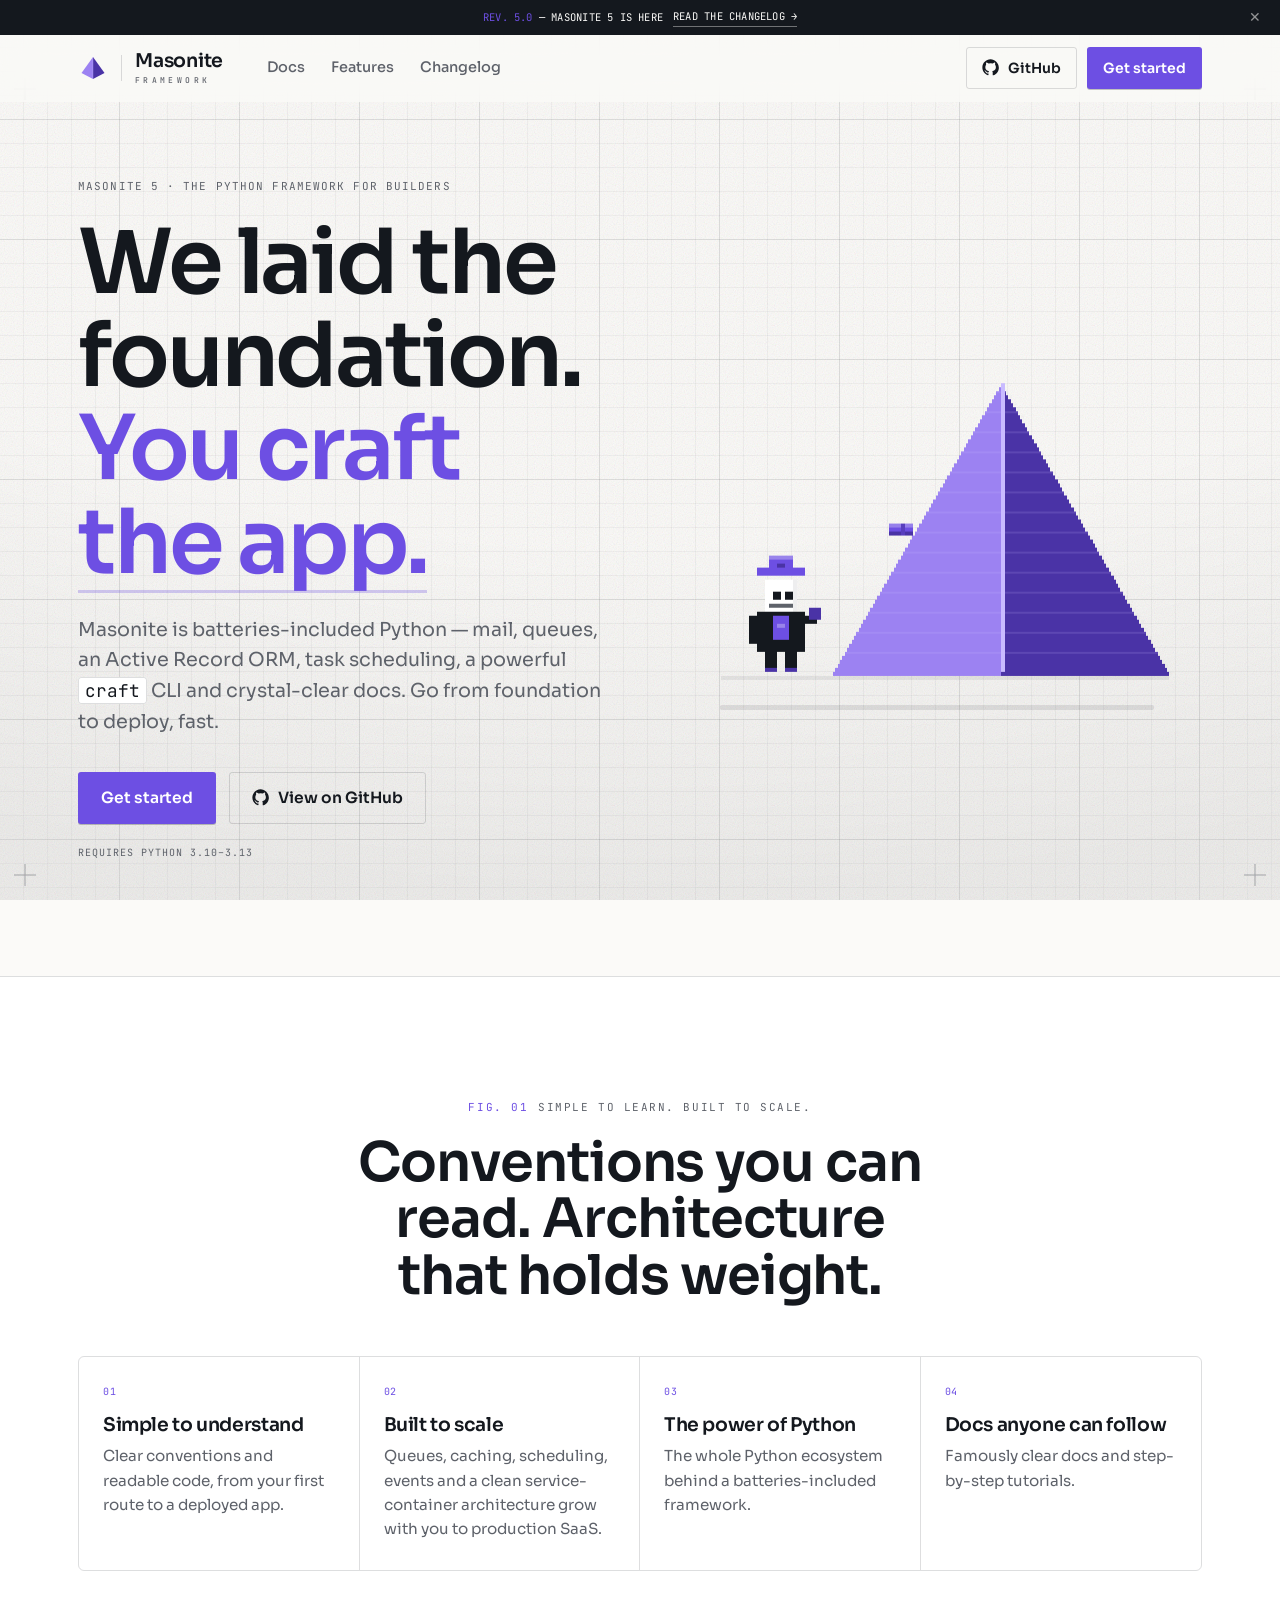
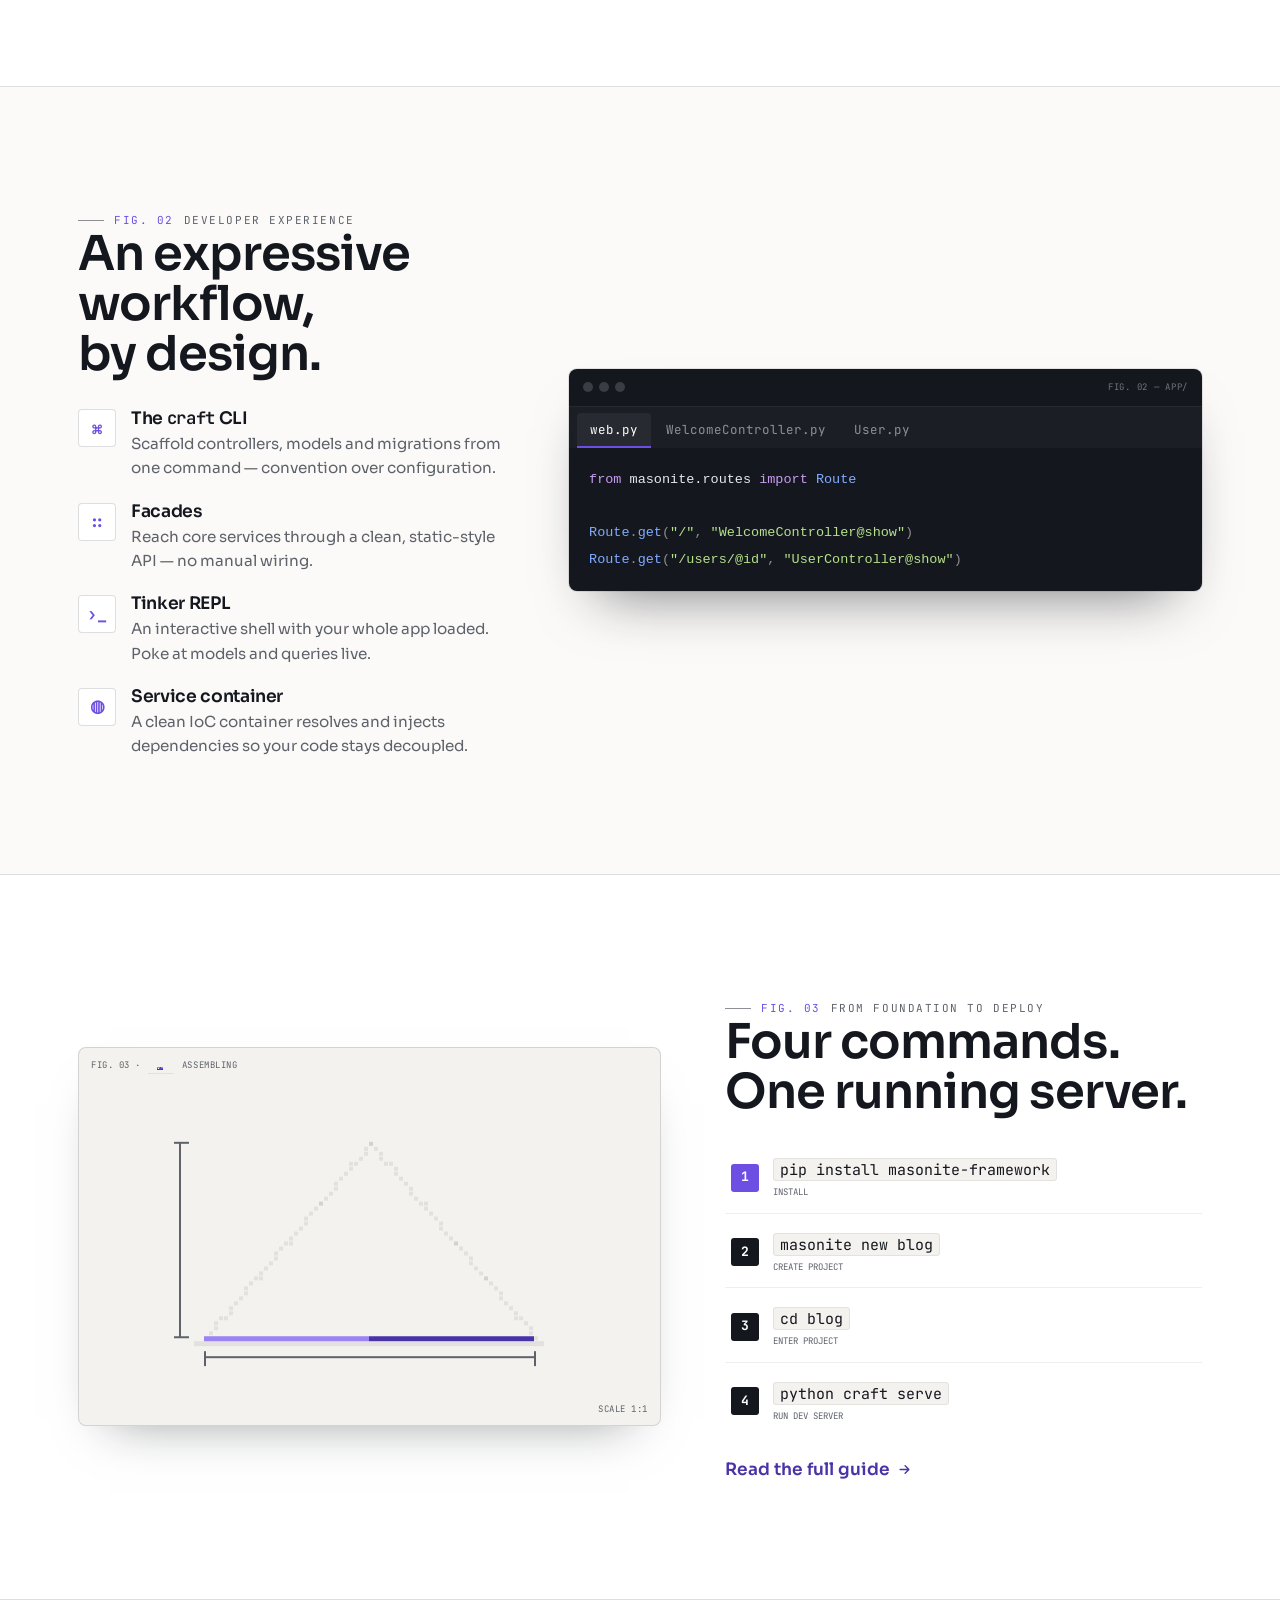
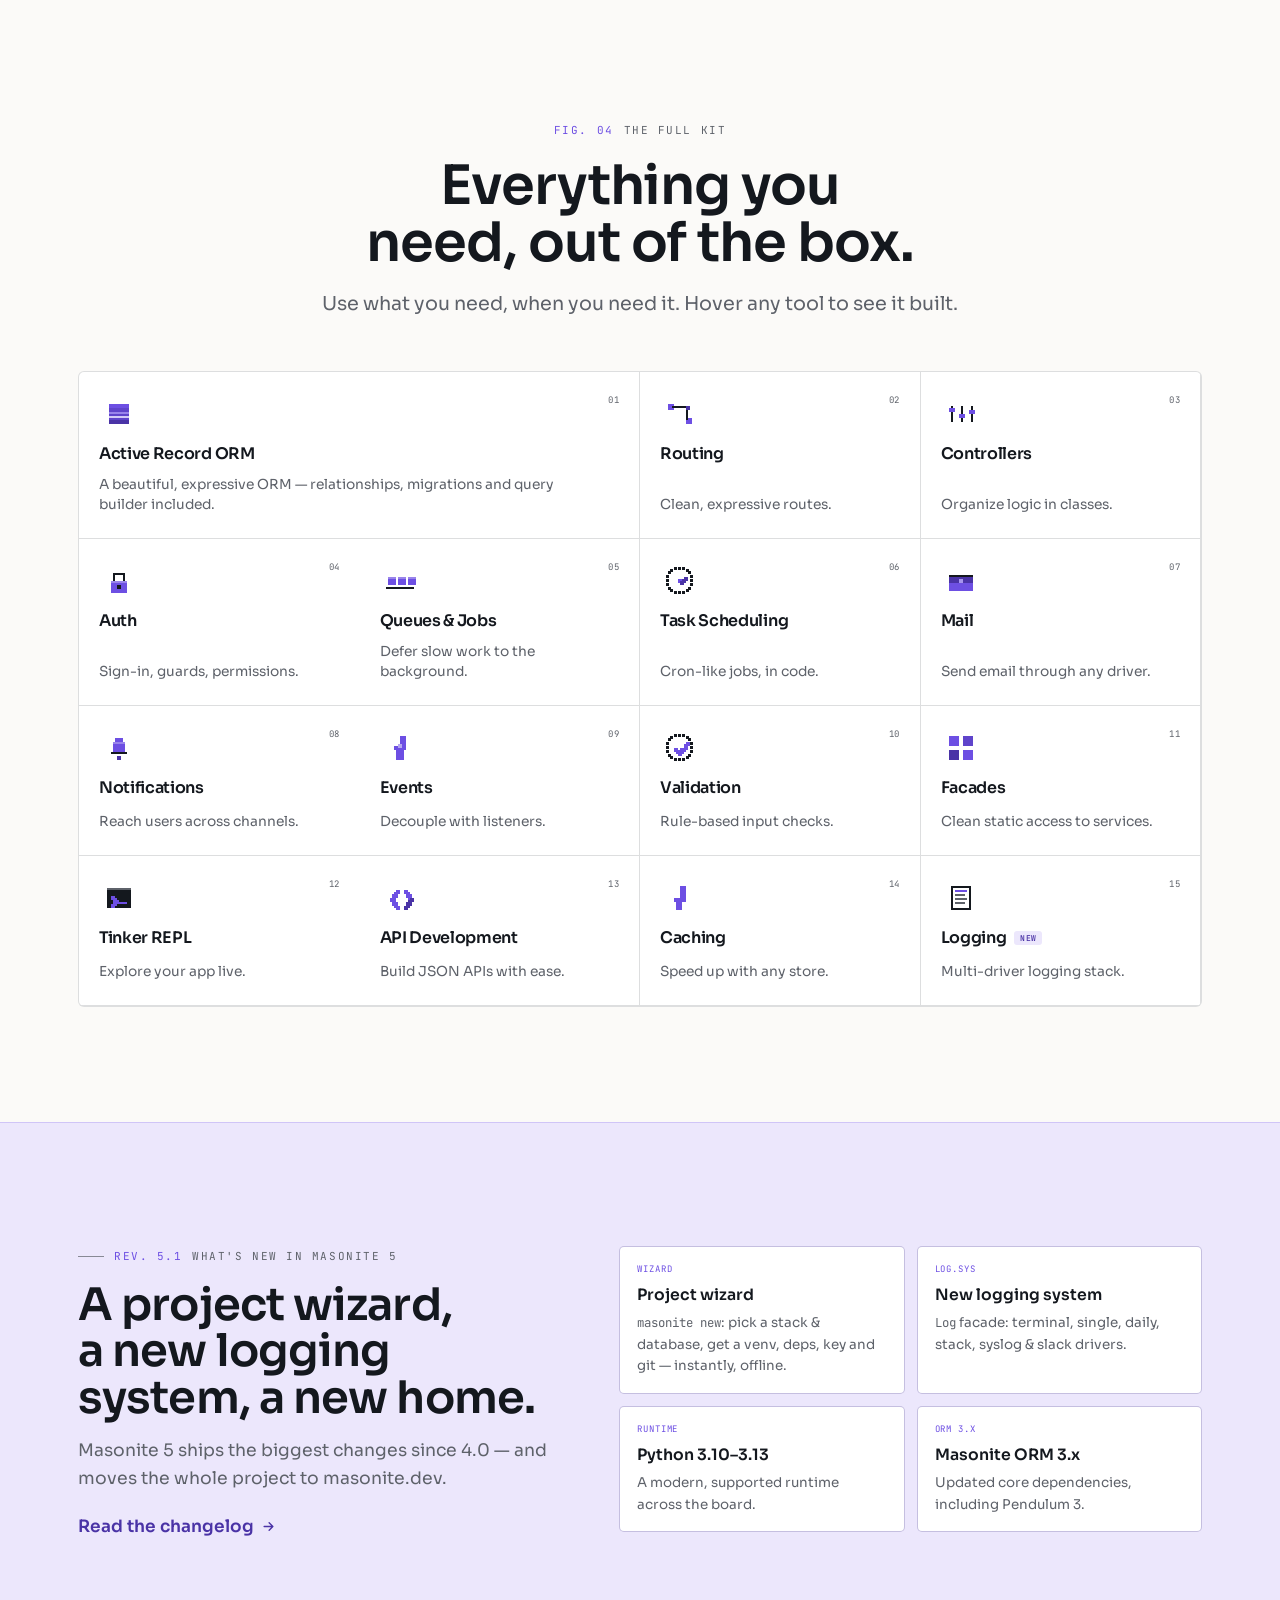
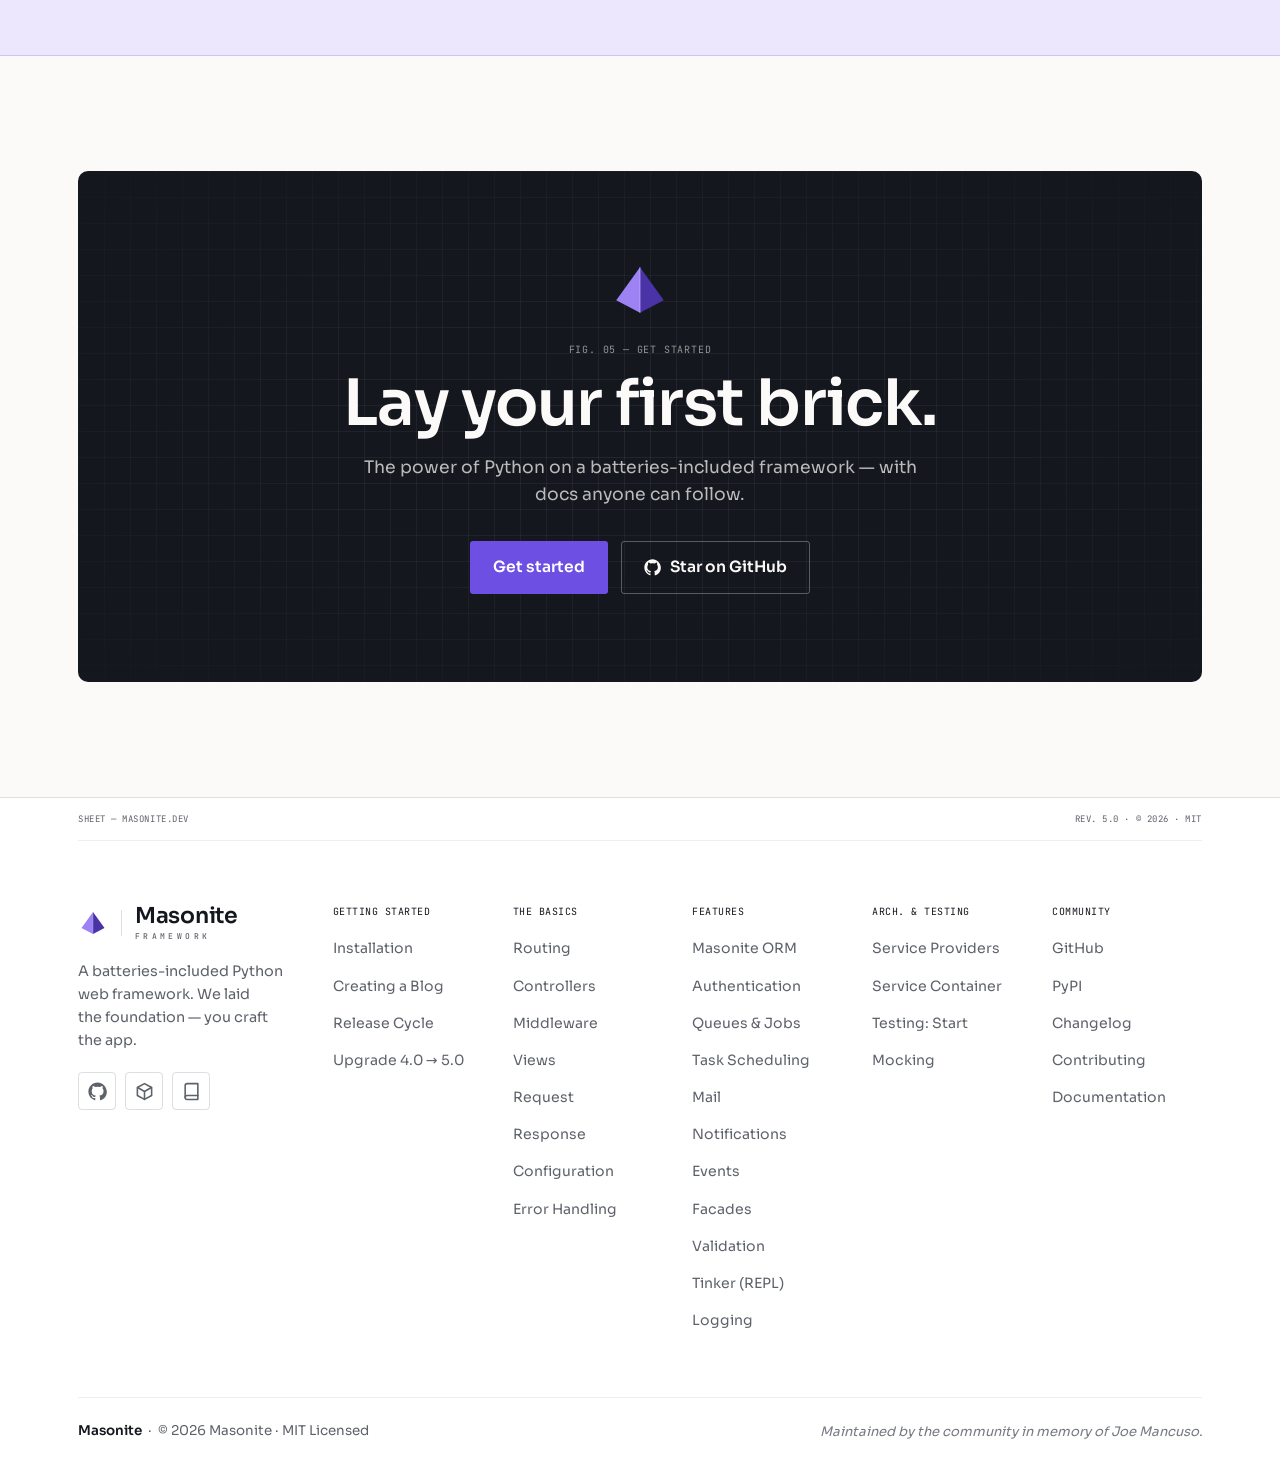
==== commit a9bf3f45: "Update start commands to masonite new wizard, add 5.1 changelog entry" ====
--- a/index.html
+++ b/index.html
@@ -181,8 +181,8 @@
         <h2 class="section-head" style="margin-bottom:0; font-size: clamp(2rem,4vw,3rem);">Four commands. One running server.</h2>
         <div class="buildsteps">
           <div class="buildstep done" data-rise><span class="buildstep__n">1</span><div><code>pip install masonite-framework</code><span class="label">INSTALL</span></div></div>
-          <div class="buildstep" data-rise><span class="buildstep__n">2</span><div><code>project start .</code><span class="label">CREATE PROJECT</span></div></div>
-          <div class="buildstep" data-rise><span class="buildstep__n">3</span><div><code>project install</code><span class="label">INSTALL DEPS</span></div></div>
+          <div class="buildstep" data-rise><span class="buildstep__n">2</span><div><code>masonite new blog</code><span class="label">CREATE PROJECT</span></div></div>
+          <div class="buildstep" data-rise><span class="buildstep__n">3</span><div><code>cd blog</code><span class="label">ENTER PROJECT</span></div></div>
           <div class="buildstep" data-rise><span class="buildstep__n">4</span><div><code>python craft serve</code><span class="label">RUN DEV SERVER</span></div></div>
         </div>
         <a class="read-more" data-rise href="https://docs.masonite.dev/">Read the full guide <svg viewBox="0 0 24 24" fill="none" stroke="currentColor" stroke-width="2.2" stroke-linecap="round" stroke-linejoin="round"><path d="M5 12h14M13 6l6 6-6 6"/></svg></a>
@@ -227,16 +227,16 @@
   <div class="wrap">
     <div class="band__grid">
       <div data-rise>
-        <span class="fig"><b>REV. 5.0</b> What's new in 5.0</span>
-        <h2 style="margin-top:16px;">A new logging system, a modern runtime, a new home.</h2>
+        <span class="fig"><b>REV. 5.1</b> What's new in Masonite 5</span>
+        <h2 style="margin-top:16px;">A project wizard, a new logging system, a new home.</h2>
         <p class="lead">Masonite 5 ships the biggest changes since 4.0 — and moves the whole project to masonite.dev.</p>
         <a class="read-more" data-rise href="changelog.html">Read the changelog <svg viewBox="0 0 24 24" fill="none" stroke="currentColor" stroke-width="2.2" stroke-linecap="round" stroke-linejoin="round"><path d="M5 12h14M13 6l6 6-6 6"/></svg></a>
       </div>
       <div class="band__chips">
+        <div class="m5chip" data-rise><div class="pixel m5chip__k">WIZARD</div><b>Project wizard</b><span><code>masonite new</code>: pick a stack &amp; database, get a venv, deps, key and git — instantly, offline.</span></div>
         <div class="m5chip" data-rise><div class="pixel m5chip__k">LOG.SYS</div><b>New logging system</b><span><code>Log</code> facade: terminal, single, daily, stack, syslog &amp; slack drivers.</span></div>
         <div class="m5chip" data-rise><div class="pixel m5chip__k">RUNTIME</div><b>Python 3.10–3.13</b><span>A modern, supported runtime across the board.</span></div>
         <div class="m5chip" data-rise><div class="pixel m5chip__k">ORM 3.X</div><b>Masonite ORM 3.x</b><span>Updated core dependencies, including Pendulum 3.</span></div>
-        <div class="m5chip" data-rise><div class="pixel m5chip__k">PKG</div><b>New package</b><span>Install with <code>pip install masonite-framework</code>.</span></div>
       </div>
     </div>
   </div>
